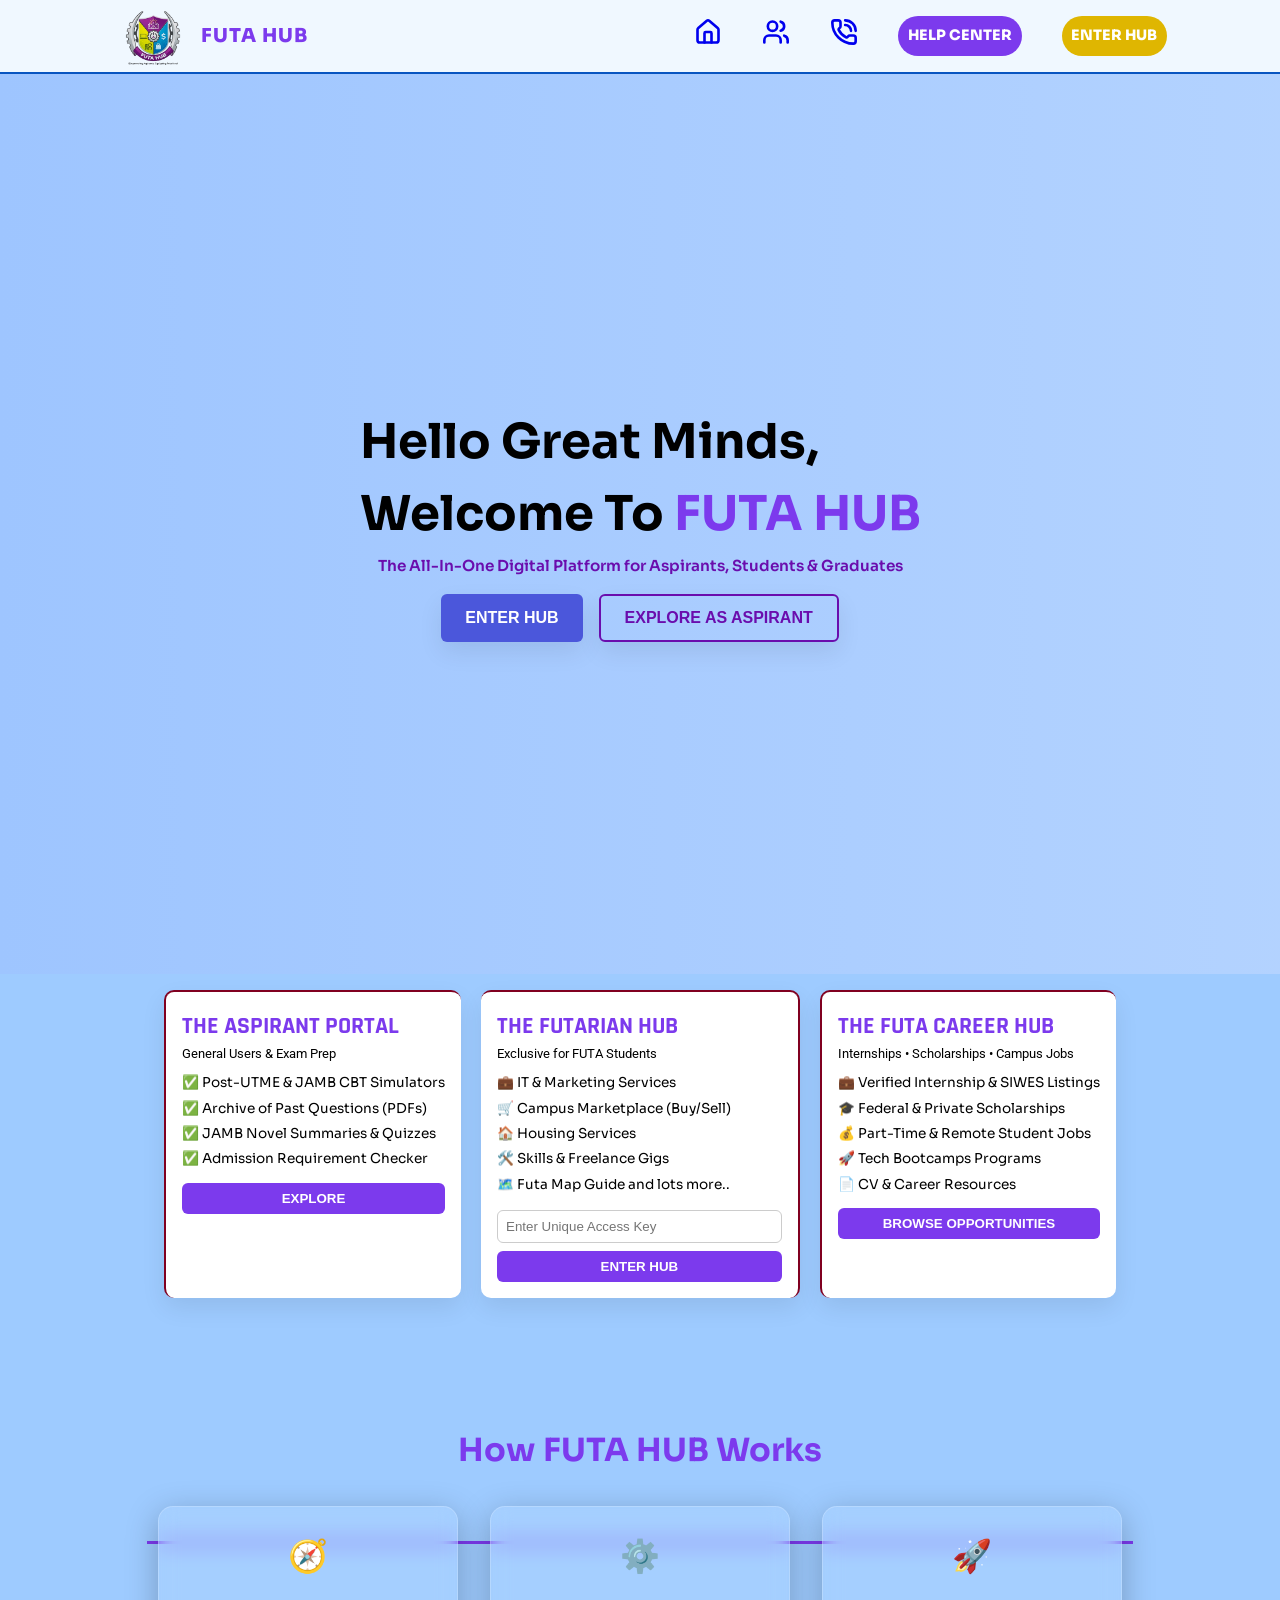
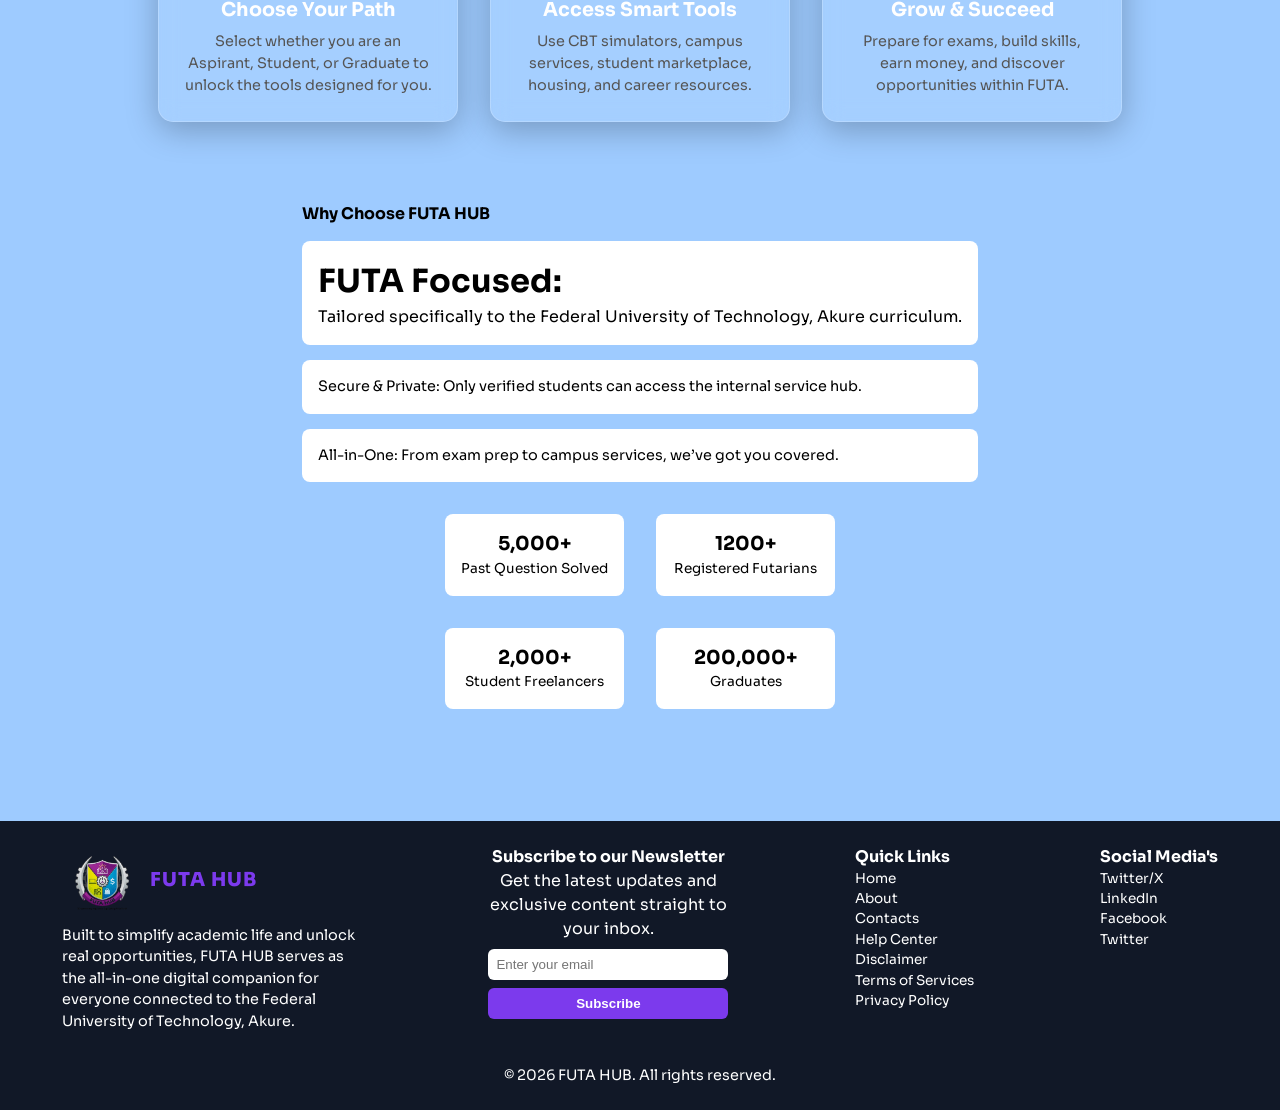
==== index.html @ 125f5097 "Initial commit" ====
<!DOCTYPE html>
<html lang="en">
<head>
    <meta charset="UTF-8">
    <title>Welcome to FUTA HUB</title>
    <meta name="viewport" content="width=device-width, initial-scale=1.0">
    <link href="https://fonts.googleapis.com/css2?family=Orbitron:wght@400;700&family=Rajdhani:wght@400;600&family=Roboto&display=swap" rel="stylesheet">
    <!-- Google Font -->
    <link href="https://fonts.googleapis.com/css2?family=Sora:wght@400;500;600;700;800&display=swap" rel="stylesheet">
    <link rel="icon" href="/IMAGES/futa hub logo.png">
    <link rel="stylesheet" href="styles.css">
    <link rel="stylesheet" href="styles-query.css">
</head>

<body>

    <div class="main-container">

        <!-- HEADER -->
        <header class="header">

            <div class="logo-name-wrap">
                <img src="/IMAGES/futa hub logo.png" alt="futa-hub-logo" class="logo">
                <h1 class="name">FUTA HUB</h1>
            </div>

            <nav class="nav-links">
                <a href="index.html" class="nav-icon"><svg xmlns="http://www.w3.org/2000/svg" width="28" height="28" viewBox="0 0 24 24" fill="none" stroke="currentColor" stroke-width="2.25" stroke-linecap="round" stroke-linejoin="round" class="lucide lucide-house-icon lucide-house"><path d="M15 21v-8a1 1 0 0 0-1-1h-4a1 1 0 0 0-1 1v8"/><path d="M3 10a2 2 0 0 1 .709-1.528l7-6a2 2 0 0 1 2.582 0l7 6A2 2 0 0 1 21 10v9a2 2 0 0 1-2 2H5a2 2 0 0 1-2-2z"/></svg></a>
                <a href="About FUTA HUB.html" class="nav-icon"><svg xmlns="http://www.w3.org/2000/svg" width="28" height="28" viewBox="0 0 24 24" fill="none" stroke="currentColor" stroke-width="2.25" stroke-linecap="round" stroke-linejoin="round" class="lucide lucide-users-icon lucide-users"><path d="M16 21v-2a4 4 0 0 0-4-4H6a4 4 0 0 0-4 4v2"/><path d="M16 3.128a4 4 0 0 1 0 7.744"/><path d="M22 21v-2a4 4 0 0 0-3-3.87"/><circle cx="9" cy="7" r="4"/></svg></a>
                <a href="#" class="nav-icon"><svg xmlns="http://www.w3.org/2000/svg" width="28" height="28" viewBox="0 0 24 24" fill="none" stroke="currentColor" stroke-width="2.25" stroke-linecap="round" stroke-linejoin="round" class="lucide lucide-phone-call-icon lucide-phone-call"><path d="M13 2a9 9 0 0 1 9 9"/><path d="M13 6a5 5 0 0 1 5 5"/><path d="M13.832 16.568a1 1 0 0 0 1.213-.303l.355-.465A2 2 0 0 1 17 15h3a2 2 0 0 1 2 2v3a2 2 0 0 1-2 2A18 18 0 0 1 2 4a2 2 0 0 1 2-2h3a2 2 0 0 1 2 2v3a2 2 0 0 1-.8 1.6l-.468.351a1 1 0 0 0-.292 1.233 14 14 0 0 0 6.392 6.384"/></svg></a>
                <a href="#" class="nav">HELP CENTER</a>
                <a href="#" class="nav hub-cta">ENTER HUB</a>
            </nav>

        </header>



        <!-- HERO SECTION -->
        <div class="hero-container">
            
            <h2 class="hero-text">
                Hello Great Minds,<br>Welcome To  <span class="brand-highlight">FUTA HUB</span>
            </h2>

            <p class="hero-subtext">
                The All-In-One Digital Platform for Aspirants, Students & Graduates
            </p>

            <div class="hero-btn-group">
                <button class="primary-btn">ENTER HUB</button>
                <button class="secondary-btn">EXPLORE AS ASPIRANT</button>
            </div>

        </div>
  

        

        <!-- Aspirant and Futarians Section -->
        <div class="aspirant-futarians-container">

            <!-- Aspirant Card -->
            <div class="aspirant-card card animate-on-scroll">
                <h4 class="section-head">THE ASPIRANT PORTAL</h4>
                <p class="section-text">General Users & Exam Prep</p>
                <div class="features-list">
                    <p class="features-item">✅ Post-UTME & JAMB CBT Simulators</p>
                    <p class="features-item">✅ Archive of Past Questions (PDFs)</p>
                    <p class="features-item">✅ JAMB Novel Summaries & Quizzes</p>
                    <p class="features-item">✅ Admission Requirement Checker</p>
                </div>
                <button class="access-key-button">EXPLORE</button>
            </div>

            <!-- Futarian Card -->
            <div class="futarian-card card animate-on-scroll">
                <h4 class="section-head">THE FUTARIAN HUB</h4>
                <p class="section-text">Exclusive for FUTA Students</p>
                <div class="features-list">
                    <p class="features-item">💼 IT & Marketing Services</p>
                    <p class="features-item">🛒 Campus Marketplace (Buy/Sell)</p>
                    <p class="features-item">🏠 Housing Services</p>
                    <p class="features-item">🛠️ Skills & Freelance Gigs</p>
                    <p class="features-item">🗺️ Futa Map Guide and lots more..</p>
                </div>

                <input type="text" placeholder="Enter Unique Access Key" class="access-key-input">
                <button id="access-button" class="access-key-button">ENTER HUB</button>
            </div>

            <div class="aspirant-card card animate-on-scroll">
                <h4 class="section-head">THE FUTA CAREER HUB</h4>
                <p class="section-text">Internships • Scholarships • Campus Jobs</p>

                <div class="features-list">
                    <p class="features-item">💼 Verified Internship & SIWES Listings</p>
                    <p class="features-item">🎓 Federal & Private Scholarships</p>
                    <p class="features-item">💰 Part-Time & Remote Student Jobs</p>
                    <p class="features-item">🚀 Tech Bootcamps Programs</p>
                    <p class="features-item">📄 CV & Career Resources</p>
                </div>

                <button class="access-key-button">BROWSE OPPORTUNITIES</button>
            </div>

        </div>

        <!-- HOW FUTA HUB WORKS -->
        <section class="how-it-works animate-on-scroll">

            <h2 class="section-title">How FUTA HUB Works</h2>

            <div class="steps-container">

                <!-- Step 1 -->
                <div class="step-box glass-card">
                    <div class="step-icon">🧭</div>
                    <h4 class="step-title">Choose Your Path</h4>
                    <p class="step-text">
                        Select whether you are an Aspirant, Student, or Graduate to unlock the tools designed for you.
                    </p>
                </div>

                <!-- Step 2 -->
                <div class="step-box glass-card">
                    <div class="step-icon">⚙️</div>
                    <h4 class="step-title">Access Smart Tools</h4>
                    <p class="step-text">
                        Use CBT simulators, campus services, student marketplace, housing, and career resources.
                    </p>
                </div>

                <!-- Step 3 -->
                <div class="step-box glass-card">
                    <div class="step-icon">🚀</div>
                    <h4 class="step-title">Grow & Succeed</h4>
                    <p class="step-text">
                        Prepare for exams, build skills, earn money, and discover opportunities within FUTA.
                    </p>
                </div>

            </div>

        </section>

        

        <!-- Why Choose Us Section -->
        <div class="why-choose-us">
            <h4>Why Choose <span class="futa-hub-text">FUTA HUB</span></h4>
            <div class="why-choose-us-card">
                <p class="why-choose-us-text">
                    <h1>FUTA Focused:</h1> Tailored specifically to the 
                    Federal University of Technology, Akure curriculum.
                </p>
            </div>

            <div class="why-choose-us-card">
                <p class="why-choose-us-text">
                    Secure & Private: Only verified students can 
                    access the internal service hub.
                </p>
            </div>

            <div class="why-choose-us-card">
                <p class="why-choose-us-text">
                    All-in-One: From exam prep to campus services, 
                    we’ve got you covered.
                </p>
            </div>

        </div>

        <!-- Quick Stats Section -->
        <div class="stats-container">

            <div class="stat-card">
                <h4 class="stat-value">5,000+</h4>
                <p class="stat-text">Past Question Solved</p>
            </div>

            <div class="stat-card">
                <h4 class="stat-value">1200+</h4>
                <p class="stat-text">Registered Futarians</p>
            </div >

            <div class="stat-card">
                <h4 class="stat-value">2,000+</h4>
                <p class="stat-text">Student Freelancers</p>
            </div>

            <div class="stat-card">
                <h4 class="stat-value">200,000+</h4>
                <p class="stat-text">Graduates</p>
            </div>

        </div>

        <!-- Footer Section -->
        <footer class="footer">

            <div class="footer-container">
                <div class="logo-name-descriiption-">
                    <div class="logo-name-wrap">
                        <img src="/IMAGES/futa hub logo.png" alt="futa-hub-logo" class="logo">
                        <h1 class="name">FUTA HUB</h1>
                    </div>
                    <p class="description">Built to simplify academic life and unlock real opportunities, 
                        FUTA HUB serves as the all-in-one digital companion for everyone 
                        connected to the Federal University of Technology, Akure.
                    </p>
                </div>

                <!-- Newsletter Subscription -->
                <div class="newsletter">
                    <h4>Subscribe to our Newsletter</h4>
                    <p>Get the latest updates and exclusive content straight to your inbox.</p>
                    <div class="newsletter-input-wrap">
                        <input type="email" placeholder="Enter your email" class="newsletter-input">
                        <button class="newsletter-button">Subscribe</button>
                    </div>
                    
                </div>

                <!-- Quick Links -->
                <div class="quick-links">
                    <h4>Quick Links</h4>
                    <a href="index.html"><p class="quick-link">Home</p></a>
                    <a href="About FUTA HUB.html"><p class="quick-link">About</p></a>
                    <a href="FUTA HUB contacts.html"><p class="quick-link">Contacts</p></a>
                    <a href="FUTA HUB help center.html"><p class="quick-link">Help Center</p></a>
                    <a href="Disclaimer.html"><p class="quick-link">Disclaimer</p></a>
                    <a href="Terms of Services.html"><p class="quick-link">Terms of Services</p></a>
                    <a href="Privacy Policy.html"><p class="quick-link">Privacy Policy</p></a>
                </div>

                <!-- Social Media Links -->
                <div class="quick-links">
                    <h4>Social Media's</h4>
                    <a href="#"><p class="quick-link">Twitter/X</p></a>
                    <a href="#"><p class="quick-link">LinkedIn</p></a>
                    <a href="#"><p class="quick-link">Facebook</p></a>
                    <a href="#"><p class="quick-link">Twitter</p></a>
                </div>

            </div>
            <p class="copyright">&copy; 2026 FUTA HUB. All rights reserved.</p>

        </footer>

    </div>

    <script>
        const observer = new IntersectionObserver((entries)=>{
            entries.forEach(entry=>{
                if(entry.isIntersecting){
                    entry.target.classList.add("show");
                }
            });
        },{
            threshold:0.2,
            rootMargin:"0px 0px -50px 0px"
        });

        document.querySelectorAll(".animate-on-scroll")
        .forEach(el=>observer.observe(el));
    </script>

</body>
</html>
---- styles.css ----
/* ============================= */
/* RESET */
/* ============================= */

* {
    margin: 0;
    padding: 0;
    box-sizing: border-box;
}

a {
    text-decoration: none;
}

body {
    font-family: 'Sora', sans-serif;
    background-color: hsl(212, 100%, 81%);
    line-height: 1.5;
    margin: auto 0;
}

/* Hidden before scroll */
.animate-on-scroll {
    opacity: 0;
    transform: translateY(40px);
    transition: all 0.8s ease;
}

/* When visible */
.animate-on-scroll.show {
    opacity: 1;
    transform: translateY(0);
}

/* ============================= */
/* MAIN CONTAINER */
/* ============================= */

.main-container {
    width: 100%;
    margin: 0 auto;
    display: flex;
    flex-direction: column;
    align-items: center;
}

/* ============================= */
/* HEADER */
/* ============================= */

.header {
    /* position: sticky;
    top: 0;
    z-index: 1; */
    width: 100%;
    height: max-content;
    display: flex;
    flex-direction: row;
    justify-content: space-around;
    gap: 10rem;
    
    margin: 0;
    background-color: aliceblue;
    border-bottom: 2px solid #0855c0;
}

.logo {
    width: 5rem;
    border-radius: 50%;
}

.logo-name-wrap {
    display: flex;
    align-items: center;
    
    gap: 8px;
}

.name {
    font-size: 1.2rem;
    font-weight: 800;
    color: #7C3AED;
    letter-spacing: 1px;
}

/* ============================= */
/* NAVIGATION */
/* ============================= */

.nav-links {
    flex-direction: row;
    align-items: center;
    justify-content: center;
    gap: 2.5rem;
    display: none;
}

.nav {
    text-decoration: none;
    text-align: center;
    padding: 0.6rem;
    border-radius: 50px;
    background-color: #7C3AED;
    color: white;
    font-weight: 800;
    font-size: 0.9rem;

    transition: all 0.3s ease;
}

.nav:hover {
    background-color: #5B21B6;
}

.hub-cta{
    background: #dfb601;
}

/* ============================= */
/* HERO SECTION */
/* ============================= */

.container {
    padding: 2rem 1rem;
    text-align: center;
}

.hero-container {
    height: 100vh;          /* Full screen */
    width: 100%;
    display: flex;
    flex-direction: column;
    justify-content: center; /* Center content vertically */
    align-items: center;     /* Center content horizontally */
    text-align: center;

    background: linear-gradient(
        270deg,
        #9ec5ff,
        #c8e0ff,
        #9ec5ff
    );

    background-size: 400% 400%;

    animation: gradientMove 10s ease infinite;
}

@keyframes gradientMove{
    0%{
        background-position:0% 50%;
    }
    50%{
        background-position:100% 50%;
    }
    100%{
        background-position:0% 50%;
    }
}

.hero-text {
    font-size: 3rem;
    font-weight: 700;
    margin-bottom: 0.3rem;
    color: #000000;
    text-align: left;

    opacity: 0;
    animation: fadeInHero 1.2s ease forwards;
}

@keyframes fadeInHero{
    from{
        opacity:0;
        transform: translateY(-100px);
    }
    to{
        opacity:1;
        transform: translateY(0);
    }
}

.brand-highlight{
    color:#7C3AED;
    animation: glow 2s ease-in-out infinite alternate;
}

@keyframes glow{
    from{
        text-shadow:0 0 3px #7C3AED;
    }
    to{
        text-shadow:0 0 8px #7C3AED;
    }
}

.hero-subtext {
    font-size: 0.95rem;
    color: #6A0DAD;
    font-weight: 600;

    opacity:0;
    animation: fadeInHero 0.8s ease forwards;
    animation-delay:0.3s;
}

.hero-btn-group {
    display: flex;
    gap: 1rem;
    
    opacity:0;
    animation: slideUpButtons 0.8s ease forwards;
    animation-delay:0.6s;
}

@keyframes slideUpButtons{
    from{
        opacity:0;
        transform:translateY(40px);
    }
    to{
        opacity:1;
        transform:translateY(0);
    }
}

.primary-btn, .secondary-btn   {
    padding: 0.8rem 1.5rem;
    background-color: #4B57DB;
    color: white;
    border: none;
    border-radius: 6px;
    font-size: 1rem;
    font-weight: 600;
    margin-top: 1rem;
    transition: all 0.3s ease;

    box-shadow: 0 10px 25px rgba(0,0,0,0.08);
}

.primary-btn:hover, .secondary-btn:hover {
    background-color: #3B46A1;
    transform: scale(1.1);
}

.secondary-btn {
    background-color: transparent;
    border: 2px solid #6A0DAD;
    color: #6A0DAD;
}

.secondary-btn:hover {
    background-color: #6A0DAD;
    color: white;
}

/* ============================= */
/* ASPIRANT & FUTARIAN SECTION */
/* ============================= */

.aspirant-futarians-container {
    display: flex;
    flex-direction: column;
    gap: 20px;
    padding: 1rem;
}

.card {
    background-color: white;
    padding: 1rem;
    border-radius: 10px;
    transition: all 0.3s ease;
    box-shadow: 0 10px 25px rgba(0,0,0,0.08);
    overflow: hidden;
    will-change: transform, opacity;
}

.animate-on-scroll{
    opacity:0;
    transform: translateY(20px) scale(0.98);
    transition:
        opacity 1s cubic-bezier(0.22,1,0.36,1),
        transform 1s cubic-bezier(0.22,1,0.36,1);
}

.animate-on-scroll.show{
    opacity:1;
    transform: translateY(0) scale(1);
}

.card:nth-child(1){
    transition-delay:0.1s;
}

.card:nth-child(2){
    transition-delay:0.25s;
}

.card:nth-child(3){
    transition-delay:0.4s;
}

.card:hover {
    transform: translateY(-6px);
    box-shadow:
    0 20px 40px rgba(0,0,0,0.15),
    0 0 20px rgba(124,58,237,0.25);

    
}

.aspirant-card:nth-child(1) {
    animation-delay: 0.2s;
}

.futarian-card:nth-child(2) {
    animation-delay: 0.4s;
}

.aspirant-card:nth-child(3) {
    animation-delay: 0.6s;
}

.aspirant-card {
    border-top: #800020 solid 2px;
    border-left: #800020 solid 2px;
}

.futarian-card {
    border-top: #800020 solid 2px;
    border-right: #800020 solid 2px;
}

@keyframes fadeSlideUp {
    0% {
        opacity: 0;
        transform: translateY(40px);
    }

    100% {
        opacity: 1;
        transform: translateY(0);
    }
}


/* ============================= */
/* HOW FUTA HUB WORKS */
/* ============================= */

.how-it-works{
    width:100%;
    padding:4rem 1.5rem;
    text-align:center;
    margin-top: 3rem;
}

.section-title{
    font-size:2rem;
    font-weight:700;
    margin-bottom:2rem;
    color:#7C3AED;
}

.steps-container{
    display:flex;
    justify-content:center;
    gap:2rem;
    flex-wrap:wrap;
}

.step-box{
    width:260px;
    padding:1.5rem;
    border-radius:14px;
    box-shadow:0 12px 30px rgba(0,0,0,0.08);
    transition:all 0.4s ease;
}

.step-box:hover{
    transform:translateY(-8px);
    box-shadow:0 18px 40px rgba(124,58,237,0.2);
}

.step-icon{
    font-size:2rem;
    margin-bottom:1rem;

    transform:scale(0);
    animation:iconScale 0.6s ease forwards;
}

.step-title{
    font-size:1.2rem;
    margin-bottom:0.4rem;
}

.step-text{
    font-size:0.9rem;
    color:#555;
}

@keyframes iconScale{
    from{
        transform:scale(0);
    }
    to{
        transform:scale(1);
    }
}

.steps-container{
    position:relative;
}

.steps-container::before{
    content:"";
    position:absolute;
    top:35px;
    left:10%;
    width:0%;
    height:3px;
    background:#7C3AED;
    z-index:-1;

    animation: lineGrow 1.5s ease forwards;
}

@keyframes lineGrow{
    from{
        width:0%;
    }
    to{
        width:80%;
    }
}

/* ============================= */


.glass-card {
    width: 300px;
    padding: 25px;

    background: rgba(255,255,255,0.08);

    backdrop-filter: blur(10px);
    -webkit-backdrop-filter: blur(10px);

    border-radius: 15px;

    border: 1px solid rgba(255,255,255,0.2);

    box-shadow: 0 8px 32px rgba(0,0,0,0.25);

    color: black;

    transition: transform 0.3s ease;
}

.glass-card {
    width: 300px;
    padding: 25px;

    background: rgba(255,255,255,0.08);

    backdrop-filter: blur(10px);
    -webkit-backdrop-filter: blur(10px);

    border-radius: 15px;

    border: 1px solid rgba(255,255,255,0.2);

    box-shadow: 0 8px 32px rgba(0,0,0,0.25);

    color: white;

    transition: transform 0.3s ease;
}

.glass-card:hover{
    transform: translateY(-8px);
}

.glass-card:hover{
    transform: translateY(-8px);
}

.section-head {
    font-size: 1.5rem;
    color: #7C3AED;
    font-family: 'Rajdhani', sans-serif;
}

.section-text {
    font-size: 0.8rem;
    font-family: 'Roboto', 'Helvetica Neue', sans-serif;
}

.features-list {
    margin-top: 10px;
}

.features-item {
    font-size: 0.85rem;
    margin-bottom: 5px;
}

.access-key-input {
    width: 100%;
    padding: 8px;
    margin-top: 10px;
    border-radius: 6px;
    border: 1px solid #ccc;
}

.access-key-button {
    width: 100%;
    padding: 8px;
    margin-top: 8px;
    border-radius: 6px;
    border: none;
    background-color: #7C3AED;
    color: white;
    font-weight: 600;
}

/* ============================= */
/* STATS SECTION */
/* ============================= */

.stats-container {
    display: grid;
    grid-template-columns: 1fr 1fr;
    gap: 2rem;
    padding: 1rem;
}

.stat-card {
    background-color: white;
    padding: 1rem;
    text-align: center;
    border-radius: 8px;
    transition: all 0.3s ease;
    animation: heartbeat 1.5s infinite; /* Heartbeat animation */
}

@keyframes heartbeat {
            0% { transform: scale(1); }
            50% { transform: scale(1.08); }
            100% { transform: scale(1); }
}

.stat-value {
    font-size: 1.2rem;
    font-weight: 700;
}

.stat-text {
    font-size: 0.85rem;
}

.stat-card:hover {
    transition: transform 2s ease-in-out;
    animation: bounce 1s ease-in-out;
    cursor: pointer;
}

@keyframes bounce {
  0%   { transform: translateY(0) scale(1); }
  30%  { transform: translateY(-10px) scale(1.2); }
  50%  { transform: translateY(0) scale(1); }
  70%  { transform: translateY(-5px) scale(1.1); }
  100% { transform: translateY(0) scale(1); }
}

/* ============================= */
/* WHY CHOOSE US */
/* ============================= */

.why-choose-us {
    display: flex;
    flex-direction: column;
    gap: 15px;
    padding: 1rem;
}

.why-choose-us-card {
    background-color: white;
    padding: 1rem;
    border-radius: 8px;
}

.why-choose-us-text {
    font-size: 0.9rem;
}

/* ============================= */
/* FOOTER */
/* ============================= */

.footer {
    width: 100%;
    background-color: #111827;
    color: white;
    padding: 1.5rem 1rem;
    align-self: center;
    margin-top: 6rem;
}

.footer-container{
    width: 100%;
    display: flex;
    flex-wrap: wrap;
    flex-direction: row;
    align-items: flex-start;
    justify-content: space-evenly;
    gap: 5rem;
}

.logo-name-descriiption-wrap{
    display: flex;
    flex-direction: column;
    align-items: left;
    
    gap: 1rem;
}

.description {
    font-size: 0.9rem;
    color: #ffffff;
    margin-top: 0.5rem;
    max-width: 300px;
}

.newsletter {
    width: 15rem;
    display: flex;
    flex-direction: column;
    align-items: center;
    text-align: center;
}

.newsletter-input {
    padding: 8px;
    margin-top: 8px;
    border-radius: 6px;
    border: none;
}

.newsletter-input-wrap {
    width: 100%;
    display: flex;
    flex-direction: column;
}

.newsletter-button {
    padding: 8px;
    margin-top: 8px;
    border-radius: 6px;
    border: none;
    background-color: #7C3AED;
    color: white;
    font-weight: 600;
}

.quick-link {
    display: flex;
    flex-direction: column;
    gap: 6px;
    font-size: 0.85rem;
    color: white;
    text-decoration: none;
}

.copyright {
    margin-top: 2rem;
    text-align: center;
    font-size: 0.9rem;
}
---- styles-query.css ----
@media screen and (max-width: 900px) {
    .footer-container {
        display: grid;
        grid-template-columns: 1fr 1fr;
    }
}

@media screen and (min-width: 750px) {
    .aspirant-futarians-container {
        flex-direction: row;
    }

    .stats-container {
        flex-direction: row;
    }

    .footer {
        flex-direction: row;
    }

    .nav-links {
        display: flex;
    }
}
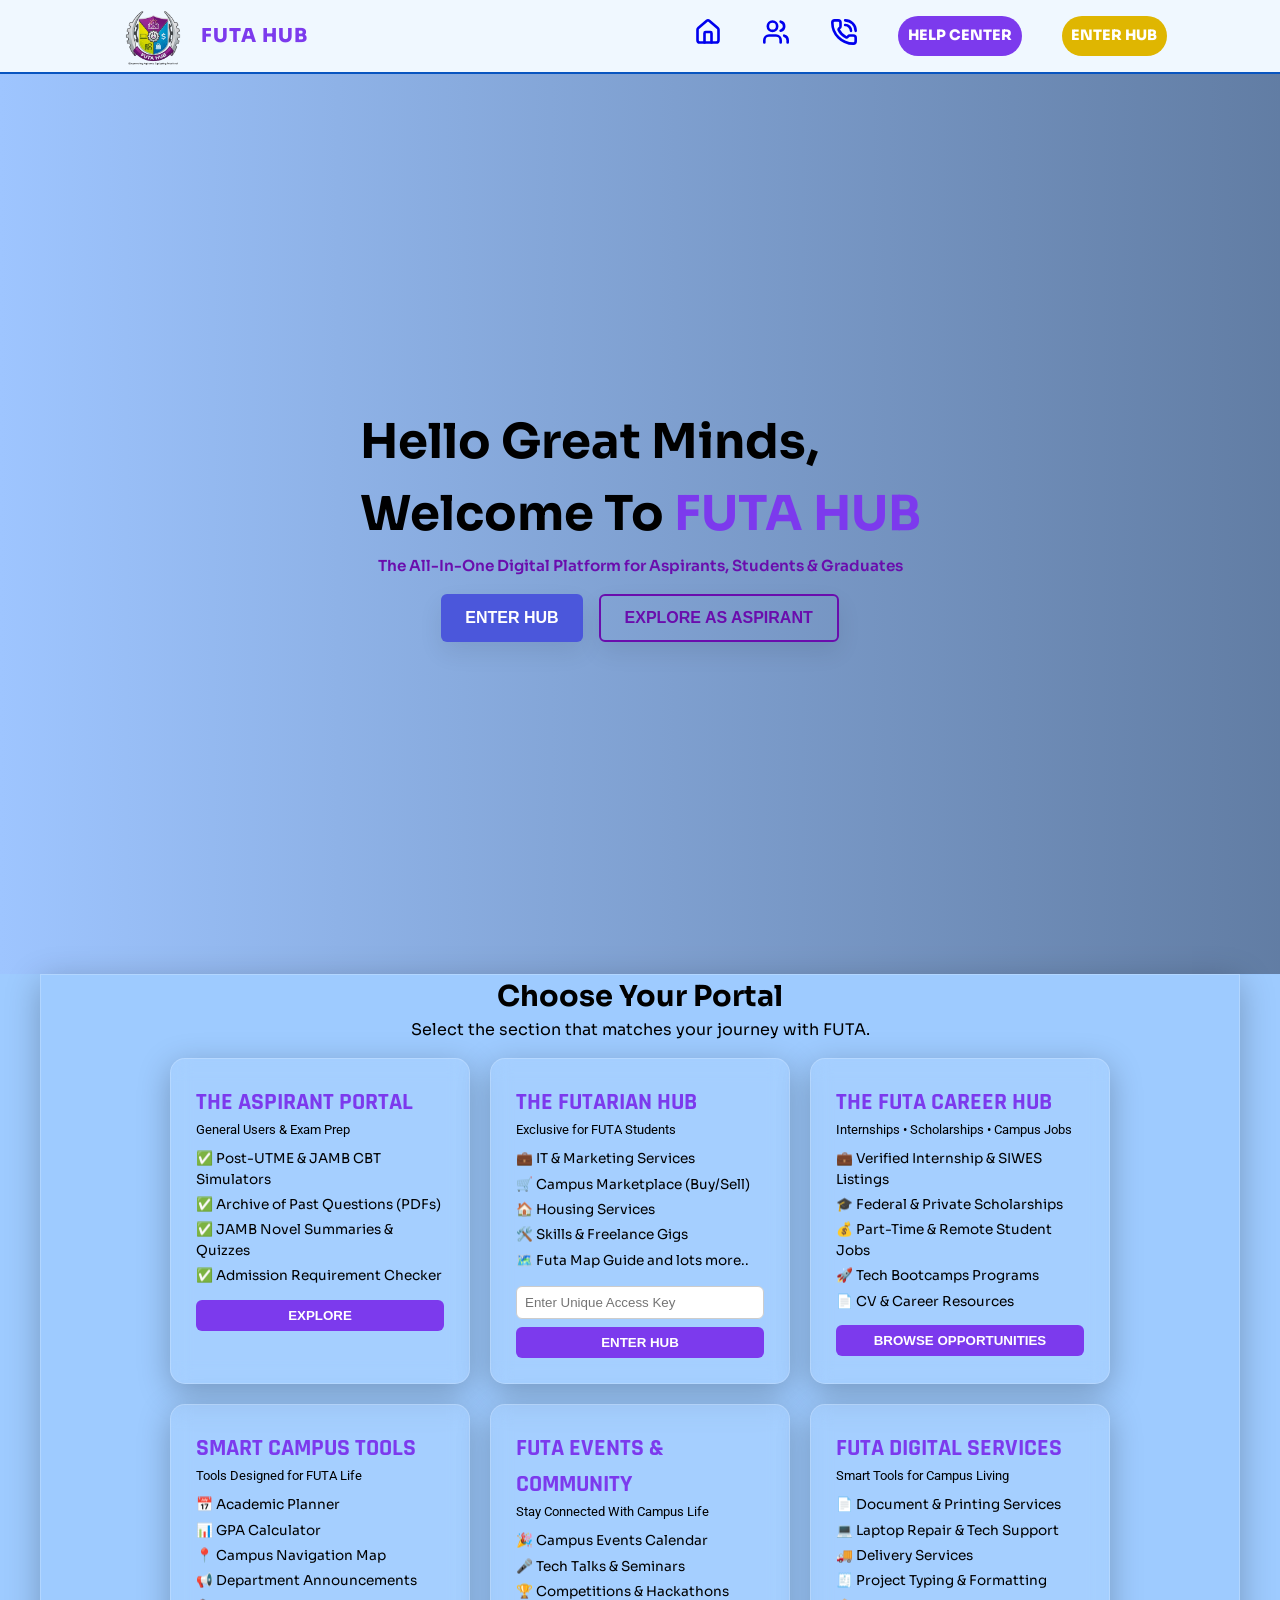
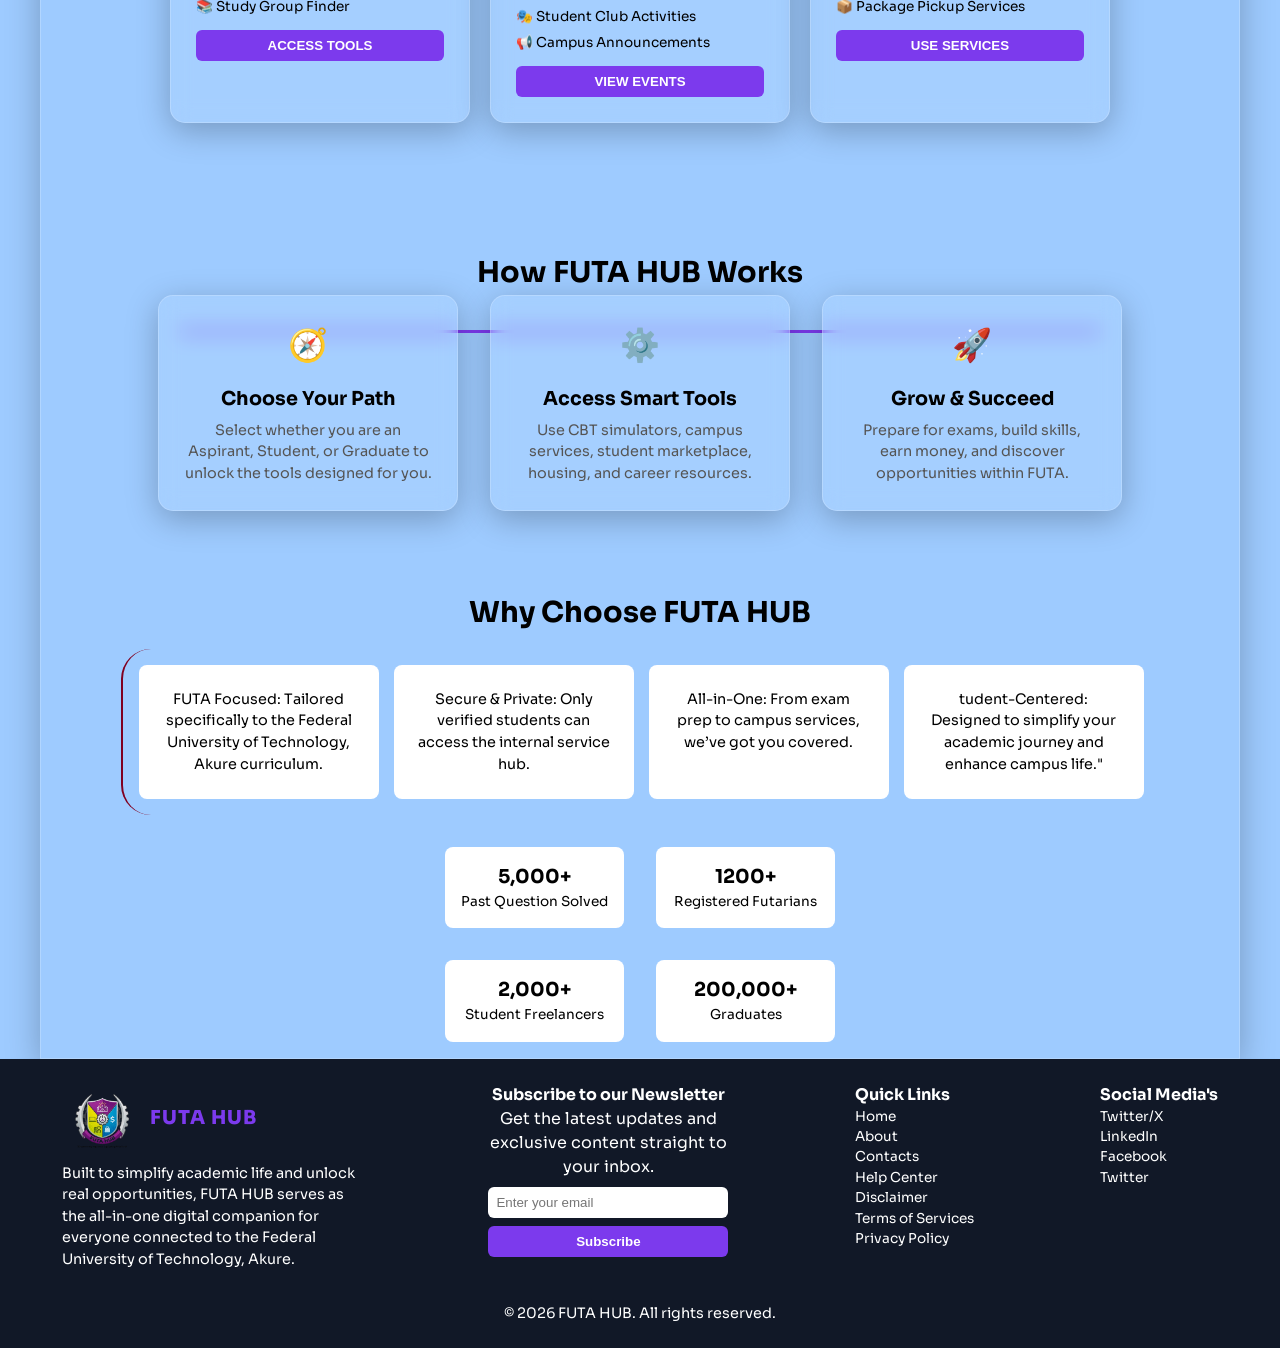
==== commit 43a19d36: "no message" ====
--- a/index.html
+++ b/index.html
@@ -14,9 +14,7 @@
 
 <body>
 
-    <div class="main-container">
-
-        <!-- HEADER -->
+    <!-- HEADER -->
         <header class="header">
 
             <div class="logo-name-wrap">
@@ -53,15 +51,28 @@
             </div>
 
         </div>
+
+    <div class="main-container">
+
+        
   
 
         
 
         <!-- Aspirant and Futarians Section -->
+        
+
+            <h2 class="hub section-title">
+                Choose Your Portal
+            </h2>
+                <p class="hub-section-subtitle">
+                    Select the section that matches your journey with FUTA.
+                </p>
+
         <div class="aspirant-futarians-container">
 
             <!-- Aspirant Card -->
-            <div class="aspirant-card card animate-on-scroll">
+            <div class="aspirant-card card glass-card animate-on-scroll">
                 <h4 class="section-head">THE ASPIRANT PORTAL</h4>
                 <p class="section-text">General Users & Exam Prep</p>
                 <div class="features-list">
@@ -74,7 +85,7 @@
             </div>
 
             <!-- Futarian Card -->
-            <div class="futarian-card card animate-on-scroll">
+            <div class="futarian-card card glass-card animate-on-scroll">
                 <h4 class="section-head">THE FUTARIAN HUB</h4>
                 <p class="section-text">Exclusive for FUTA Students</p>
                 <div class="features-list">
@@ -89,7 +100,7 @@
                 <button id="access-button" class="access-key-button">ENTER HUB</button>
             </div>
 
-            <div class="aspirant-card card animate-on-scroll">
+            <div class="aspirant-card card glass-card animate-on-scroll">
                 <h4 class="section-head">THE FUTA CAREER HUB</h4>
                 <p class="section-text">Internships • Scholarships • Campus Jobs</p>
 
@@ -103,6 +114,53 @@
 
                 <button class="access-key-button">BROWSE OPPORTUNITIES</button>
             </div>
+
+            <div class="tools-card card glass-card animate-on-scroll">
+                <h4 class="section-head">SMART CAMPUS TOOLS</h4>
+                <p class="section-text">Tools Designed for FUTA Life</p>
+
+                <div class="features-list">
+                    <p class="features-item">📅 Academic Planner</p>
+                    <p class="features-item">📊 GPA Calculator</p>
+                    <p class="features-item">📍 Campus Navigation Map</p>
+                    <p class="features-item">📢 Department Announcements</p>
+                    <p class="features-item">📚 Study Group Finder</p>
+                </div>
+
+                <button class="access-key-button">ACCESS TOOLS</button>
+            </div>
+
+            <div class="events-card card glass-card animate-on-scroll">
+                <h4 class="section-head">FUTA EVENTS & COMMUNITY</h4>
+                <p class="section-text">Stay Connected With Campus Life</p>
+
+                <div class="features-list">
+                    <p class="features-item">🎉 Campus Events Calendar</p>
+                    <p class="features-item">🎤 Tech Talks & Seminars</p>
+                    <p class="features-item">🏆 Competitions & Hackathons</p>
+                    <p class="features-item">🎭 Student Club Activities</p>
+                    <p class="features-item">📢 Campus Announcements</p>
+                </div>
+
+                <button class="access-key-button">VIEW EVENTS</button>
+            </div>
+
+            <div class="services-card card glass-card animate-on-scroll">
+                <h4 class="section-head">FUTA DIGITAL SERVICES</h4>
+                <p class="section-text">Smart Tools for Campus Living</p>
+
+                <div class="features-list">
+                    <p class="features-item">📄 Document & Printing Services</p>
+                    <p class="features-item">💻 Laptop Repair & Tech Support</p>
+                    <p class="features-item">🚚 Delivery Services</p>
+                    <p class="features-item">🧾 Project Typing & Formatting</p>
+                    <p class="features-item">📦 Package Pickup Services</p>
+                </div>
+
+                <button class="access-key-button">USE SERVICES</button>
+            </div>
+
+
 
         </div>
 
@@ -147,30 +205,41 @@
         
 
         <!-- Why Choose Us Section -->
-        <div class="why-choose-us">
-            <h4>Why Choose <span class="futa-hub-text">FUTA HUB</span></h4>
-            <div class="why-choose-us-card">
-                <p class="why-choose-us-text">
-                    <h1>FUTA Focused:</h1> Tailored specifically to the 
-                    Federal University of Technology, Akure curriculum.
-                </p>
-            </div>
-
-            <div class="why-choose-us-card">
-                <p class="why-choose-us-text">
-                    Secure & Private: Only verified students can 
-                    access the internal service hub.
-                </p>
-            </div>
-
-            <div class="why-choose-us-card">
-                <p class="why-choose-us-text">
-                    All-in-One: From exam prep to campus services, 
-                    we’ve got you covered.
-                </p>
-            </div>
-
-        </div>
+        <section class="why-choose-us">
+            <h4 class="section-title">Why Choose <span class="futa-hub-text">FUTA HUB</span></h4>
+
+            <div class="why-choose-us-group">
+                <div class="why-choose-us-card">
+                    <p class="why-choose-us-text">
+                        FUTA Focused: Tailored specifically to the 
+                        Federal University of Technology, Akure curriculum.
+                    </p>
+                </div>
+
+                <div class="why-choose-us-card">
+                    <p class="why-choose-us-text">
+                        Secure & Private: Only verified students can 
+                        access the internal service hub.
+                    </p>
+                </div>
+
+                <div class="why-choose-us-card">
+                    <p class="why-choose-us-text">
+                        All-in-One: From exam prep to campus services, 
+                        we’ve got you covered.
+                    </p>
+                </div>
+
+                <div class="why-choose-us-card">
+                    <p class="why-choose-us-text">
+                        tudent-Centered: Designed to simplify your academic 
+                        journey and enhance campus life."
+                    </p>
+                </div>
+            </div>
+
+        </section>
+
 
         <!-- Quick Stats Section -->
         <div class="stats-container">
@@ -197,7 +266,11 @@
 
         </div>
 
-        <!-- Footer Section -->
+
+
+    </div>
+
+            <!-- Footer Section -->
         <footer class="footer">
 
             <div class="footer-container">
@@ -248,8 +321,6 @@
             <p class="copyright">&copy; 2026 FUTA HUB. All rights reserved.</p>
 
         </footer>
-
-    </div>
 
     <script>
         const observer = new IntersectionObserver((entries)=>{
@@ -265,6 +336,7 @@
 
         document.querySelectorAll(".animate-on-scroll")
         .forEach(el=>observer.observe(el));
+        
     </script>
 
 </body>
--- a/styles.css
+++ b/styles.css
@@ -37,11 +37,15 @@
 /* ============================= */
 
 .main-container {
-    width: 100%;
+    max-width: 1200px;
     margin: 0 auto;
     display: flex;
     flex-direction: column;
     align-items: center;
+    border: 1px solid rgba(255,255,255,0.2);
+
+    box-shadow: 0 8px 32px rgba(0,0,0,0.25);
+
 }
 
 /* ============================= */
@@ -136,8 +140,8 @@
 
     background: linear-gradient(
         270deg,
-        #9ec5ff,
-        #c8e0ff,
+        #0a2349,
+        #253549,
         #9ec5ff
     );
 
@@ -259,8 +263,11 @@
 /* ============================= */
 
 .aspirant-futarians-container {
-    display: flex;
-    flex-direction: column;
+    width: 100%;
+    display: flex;
+    flex-direction: row;
+    justify-content: center;
+    flex-wrap: wrap;
     gap: 20px;
     padding: 1rem;
 }
@@ -356,10 +363,10 @@
 }
 
 .section-title{
-    font-size:2rem;
+    font-size: 1.8rem;
     font-weight:700;
-    margin-bottom:2rem;
-    color:#7C3AED;
+
+    color: black;
 }
 
 .steps-container{
@@ -473,7 +480,7 @@
 
     box-shadow: 0 8px 32px rgba(0,0,0,0.25);
 
-    color: white;
+    color: black;
 
     transition: transform 0.3s ease;
 }
@@ -485,6 +492,9 @@
 .glass-card:hover{
     transform: translateY(-8px);
 }
+
+/* ====================== */
+
 
 .section-head {
     font-size: 1.5rem;
@@ -581,13 +591,29 @@
 .why-choose-us {
     display: flex;
     flex-direction: column;
+    justify-content: center;
+    text-align: center;
     gap: 15px;
     padding: 1rem;
+
+}
+
+.why-choose-us-group {
+    display: flex;
+    flex-direction: row;
+    justify-content: center;
+    flex-wrap: wrap;
+    gap: 15px;
+    padding: 1rem;
+    border-left: #800020 solid 2px; 
+    border-radius: 30px;
 }
 
 .why-choose-us-card {
+    display: flex;
+    width: 15rem;
     background-color: white;
-    padding: 1rem;
+    padding: 1.5rem;
     border-radius: 8px;
 }
 
@@ -605,7 +631,6 @@
     color: white;
     padding: 1.5rem 1rem;
     align-self: center;
-    margin-top: 6rem;
 }
 
 .footer-container{
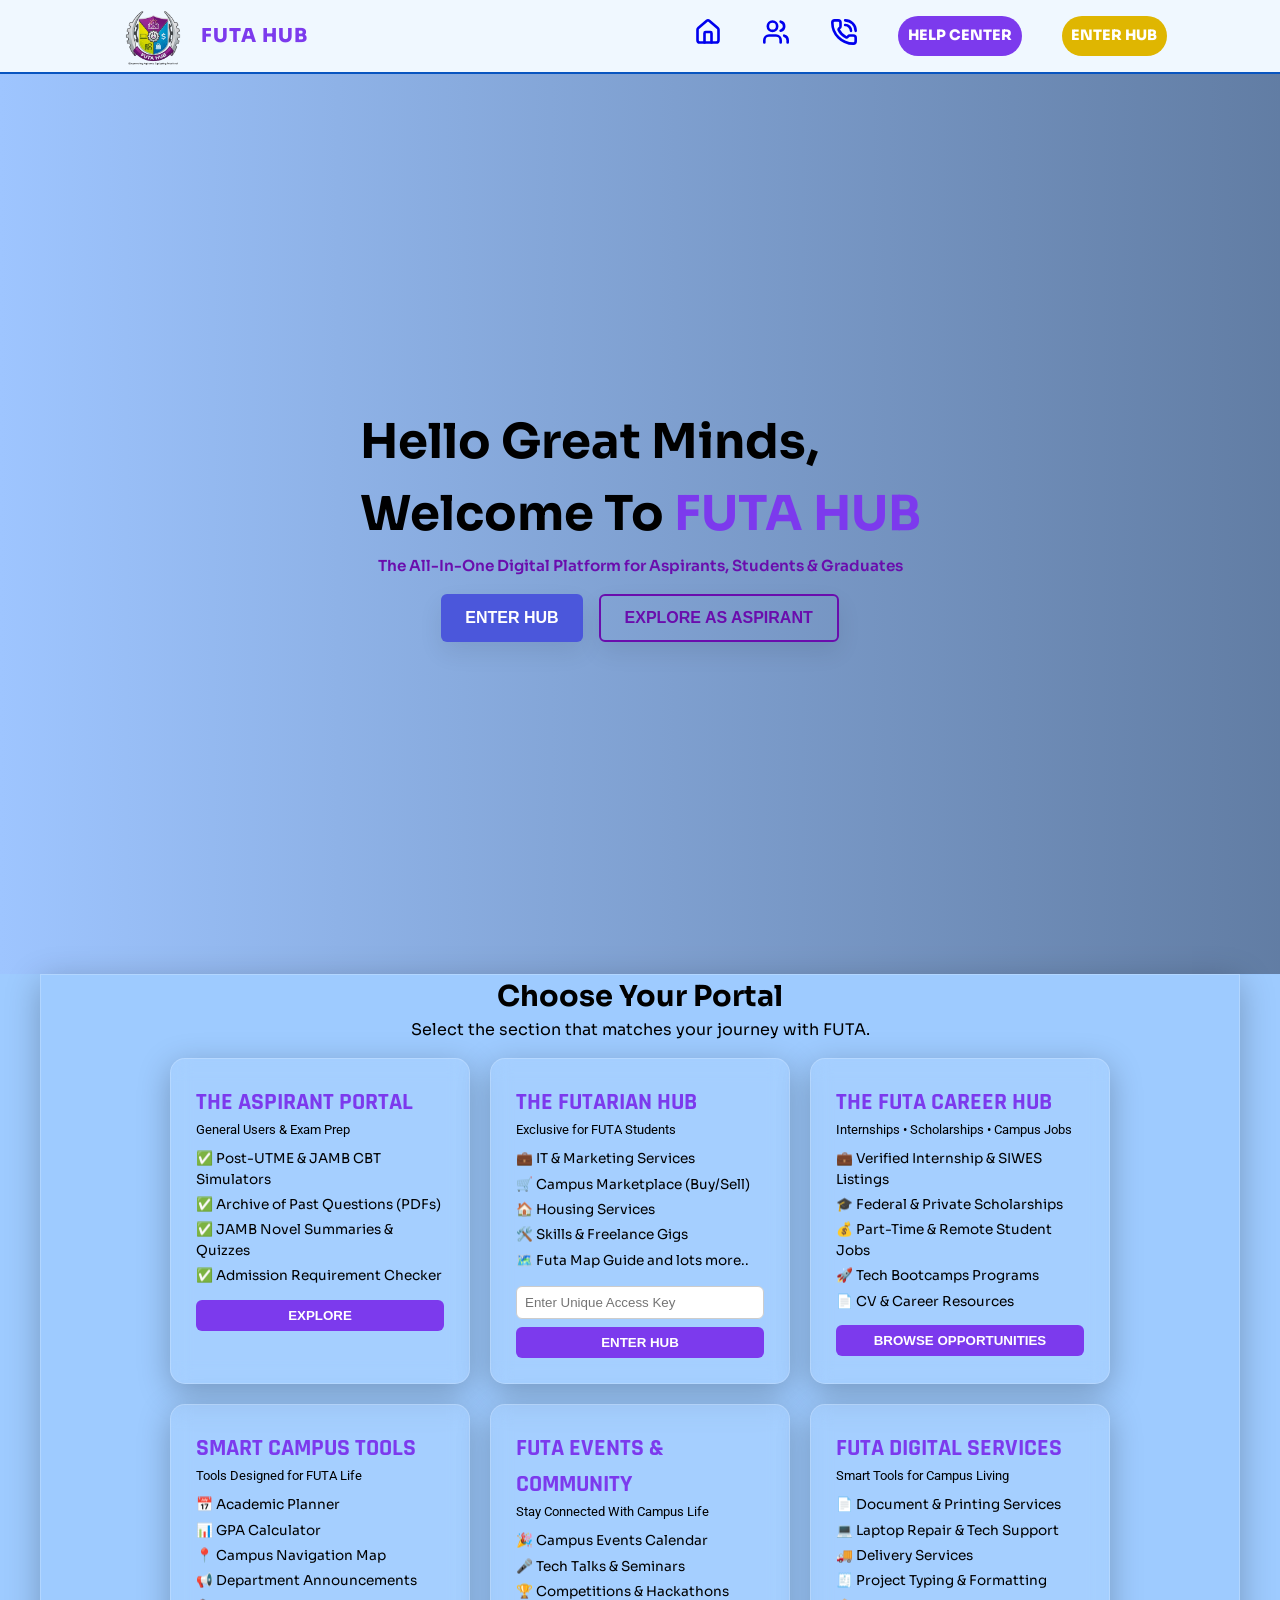
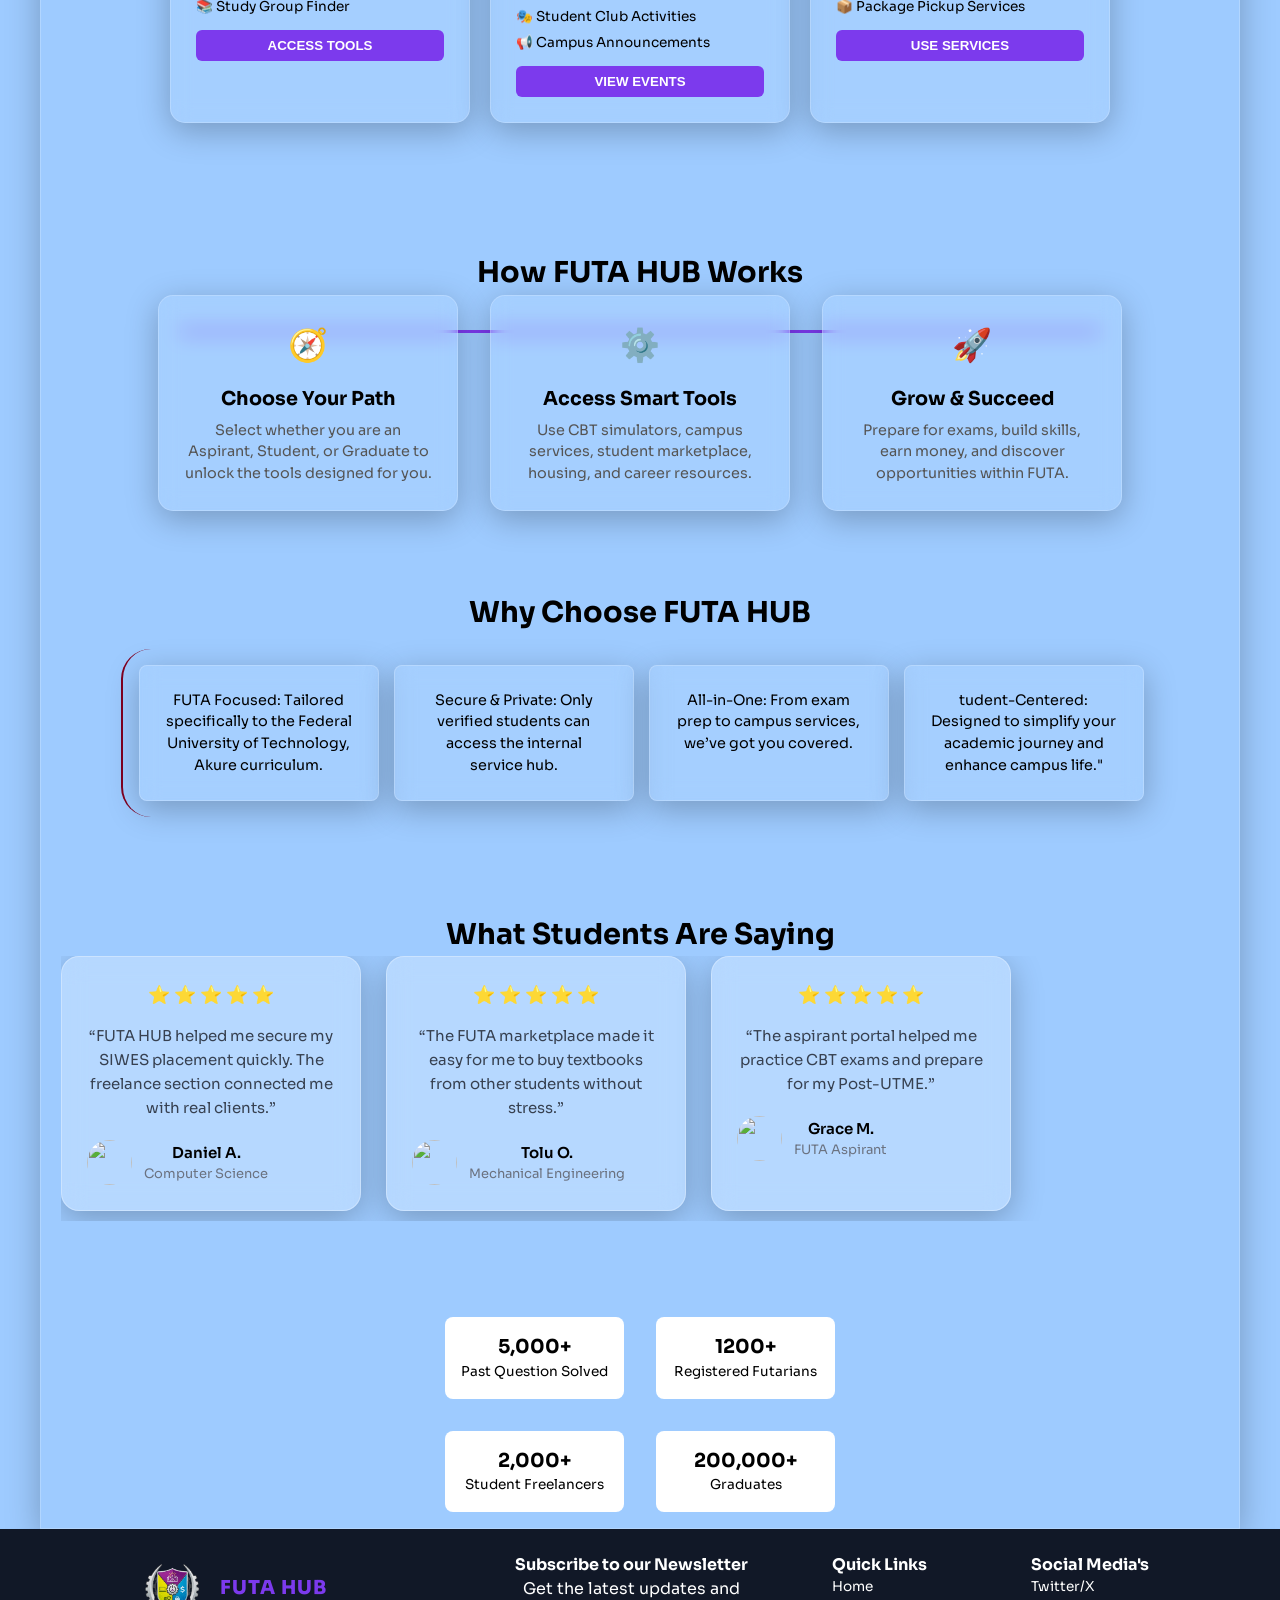
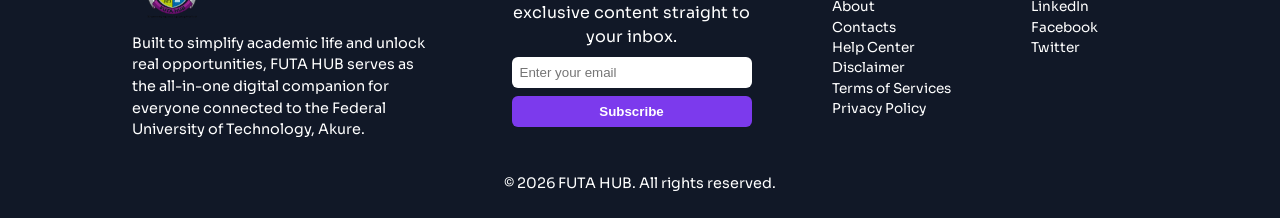
==== commit 5d1c56c0: "no message" ====
--- a/index.html
+++ b/index.html
@@ -209,33 +209,116 @@
             <h4 class="section-title">Why Choose <span class="futa-hub-text">FUTA HUB</span></h4>
 
             <div class="why-choose-us-group">
-                <div class="why-choose-us-card">
+                <div class="why-choose-us-card glass-card">
                     <p class="why-choose-us-text">
                         FUTA Focused: Tailored specifically to the 
                         Federal University of Technology, Akure curriculum.
                     </p>
                 </div>
 
-                <div class="why-choose-us-card">
+                <div class="why-choose-us-card glass-card">
                     <p class="why-choose-us-text">
                         Secure & Private: Only verified students can 
                         access the internal service hub.
                     </p>
                 </div>
 
-                <div class="why-choose-us-card">
+                <div class="why-choose-us-card glass-card">
                     <p class="why-choose-us-text">
                         All-in-One: From exam prep to campus services, 
                         we’ve got you covered.
                     </p>
                 </div>
 
-                <div class="why-choose-us-card">
+                <div class="why-choose-us-card glass-card">
                     <p class="why-choose-us-text">
                         tudent-Centered: Designed to simplify your academic 
                         journey and enhance campus life."
                     </p>
                 </div>
+            </div>
+
+        </section>
+
+        <section class="testimonials-section">
+
+            <h2 class="section-title animate-on-scroll">
+                What Students Are Saying
+            </h2>
+
+            <div class="testimonials-container">
+
+                <!-- Testimonial 1 -->
+                <div class="testimonial-card glass-card animate-on-scroll">
+
+                    <div class="stars">
+                        ⭐ ⭐ ⭐ ⭐ ⭐
+                    </div>
+
+                    <p class="testimonial-text">
+                        “FUTA HUB helped me secure my SIWES placement quickly. 
+                        The freelance section connected me with real clients.”
+                    </p>
+
+                    <div class="testimonial-user">
+                        <img src="images/student1.jpg" class="testimonial-photo">
+
+                        <div>
+                            <h4 class="student-name">Daniel A.</h4>
+                            <p class="student-dept">Computer Science</p>
+                        </div>
+                    </div>
+
+                </div>
+
+
+                <!-- Testimonial 2 -->
+                <div class="testimonial-card glass-card animate-on-scroll">
+
+                    <div class="stars">
+                        ⭐ ⭐ ⭐ ⭐ ⭐
+                    </div>
+
+                    <p class="testimonial-text">
+                        “The FUTA marketplace made it easy for me to buy textbooks
+                        from other students without stress.”
+                    </p>
+
+                    <div class="testimonial-user">
+                        <img src="images/student2.jpg" class="testimonial-photo">
+
+                        <div>
+                            <h4 class="student-name">Tolu O.</h4>
+                            <p class="student-dept">Mechanical Engineering</p>
+                        </div>
+                    </div>
+
+                </div>
+
+
+                <!-- Testimonial 3 -->
+                <div class="testimonial-card glass-card animate-on-scroll">
+
+                    <div class="stars">
+                        ⭐ ⭐ ⭐ ⭐ ⭐
+                    </div>
+
+                    <p class="testimonial-text">
+                        “The aspirant portal helped me practice CBT exams and
+                        prepare for my Post-UTME.”
+                    </p>
+
+                    <div class="testimonial-user">
+                        <img src="images/student3.jpg" class="testimonial-photo">
+
+                        <div>
+                            <h4 class="student-name">Grace M.</h4>
+                            <p class="student-dept">FUTA Aspirant</p>
+                        </div>
+                    </div>
+
+                </div>
+
             </div>
 
         </section>
--- a/styles.css
+++ b/styles.css
@@ -211,7 +211,7 @@
 .hero-btn-group {
     display: flex;
     gap: 1rem;
-    
+    flex-wrap: wrap;
     opacity:0;
     animation: slideUpButtons 0.8s ease forwards;
     animation-delay:0.6s;
@@ -612,13 +612,111 @@
 .why-choose-us-card {
     display: flex;
     width: 15rem;
-    background-color: white;
     padding: 1.5rem;
     border-radius: 8px;
 }
 
 .why-choose-us-text {
     font-size: 0.9rem;
+}
+
+/* TESTIMONIALS */
+/* TESTIMONIAL SECTION */
+
+.testimonials-section{
+    width:100%;
+    padding:80px 20px;
+    text-align:center;
+}
+
+.testimonials-title{
+    font-size:2rem;
+    font-weight:700;
+    margin-bottom:50px;
+}
+
+/* CONTAINER */
+
+.testimonials-container{
+    display:flex;
+    gap:25px;
+    overflow-x:auto;
+    scroll-snap-type:x mandatory;
+    padding-bottom:10px;
+}
+
+/* hide scrollbar */
+
+.testimonials-container::-webkit-scrollbar{
+    display:none;
+}
+
+.testimonial-card{
+    min-width:300px;
+    scroll-snap-align:center;
+}
+
+/* CARD */
+
+.testimonial-card{
+    width:300px;
+    padding:25px;
+    border-radius:18px;
+    backdrop-filter: blur(12px);
+    background: rgba(255,255,255,0.25);
+    border:1px solid rgba(255,255,255,0.3);
+
+    transition: transform 0.4s ease, box-shadow 0.4s ease;
+}
+
+.testimonial-card:hover{
+    transform:translateY(-8px);
+    box-shadow:0 20px 40px rgba(0,0,0,0.1);
+}
+
+/* STARS */
+
+.stars{
+    font-size:18px;
+    margin-bottom:15px;
+}
+
+/* TEXT */
+
+.testimonial-text{
+    font-size:15px;
+    line-height:1.6;
+    margin-bottom:20px;
+    color:#374151;
+}
+
+/* USER */
+
+.testimonial-user{
+    display:flex;
+    align-items:center;
+    gap:12px;
+}
+
+/* PHOTO */
+
+.testimonial-photo{
+    width:45px;
+    height:45px;
+    border-radius:50%;
+    object-fit:cover;
+}
+
+/* NAME */
+
+.student-name{
+    font-size:15px;
+    font-weight:600;
+}
+
+.student-dept{
+    font-size:13px;
+    color:#6B7280;
 }
 
 /* ============================= */
@@ -634,12 +732,12 @@
 }
 
 .footer-container{
-    width: 100%;
+    
     display: flex;
     flex-wrap: wrap;
     flex-direction: row;
     align-items: flex-start;
-    justify-content: space-evenly;
+    justify-content: center;
     gap: 5rem;
 }
 
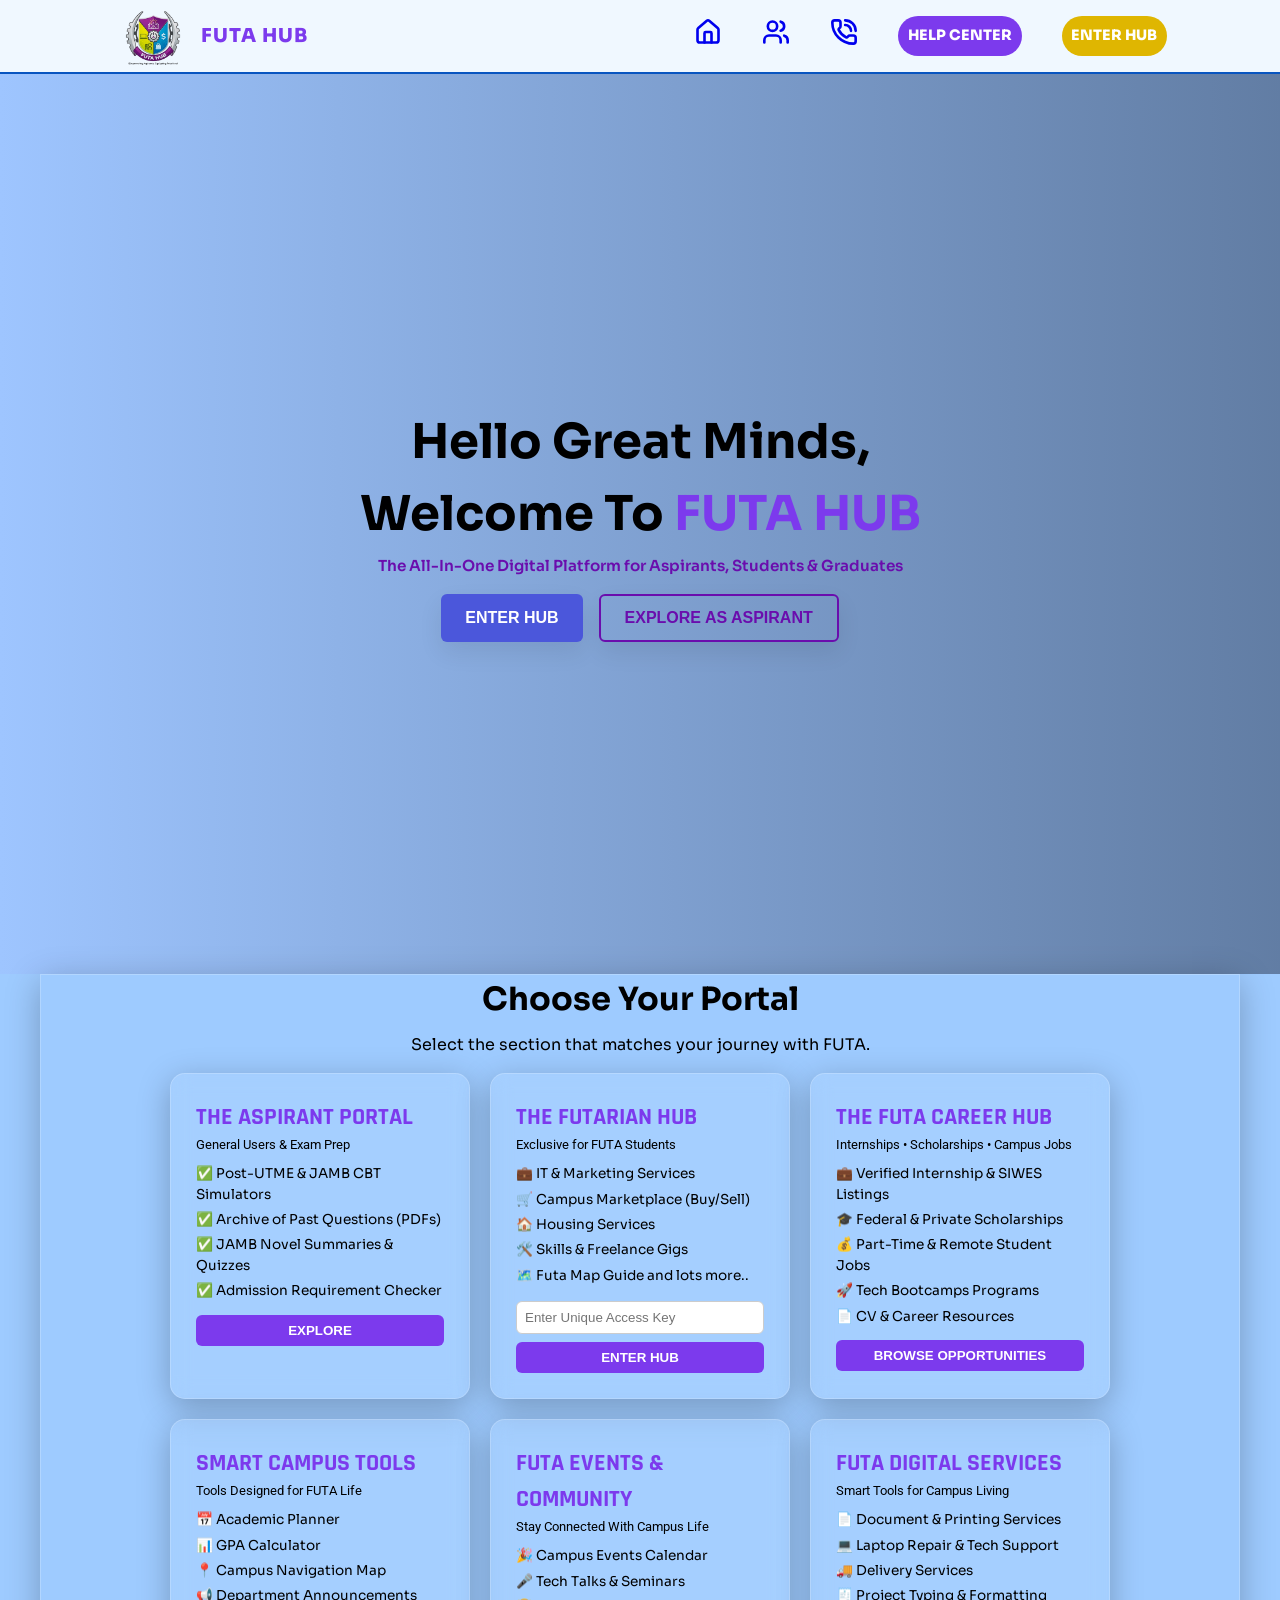
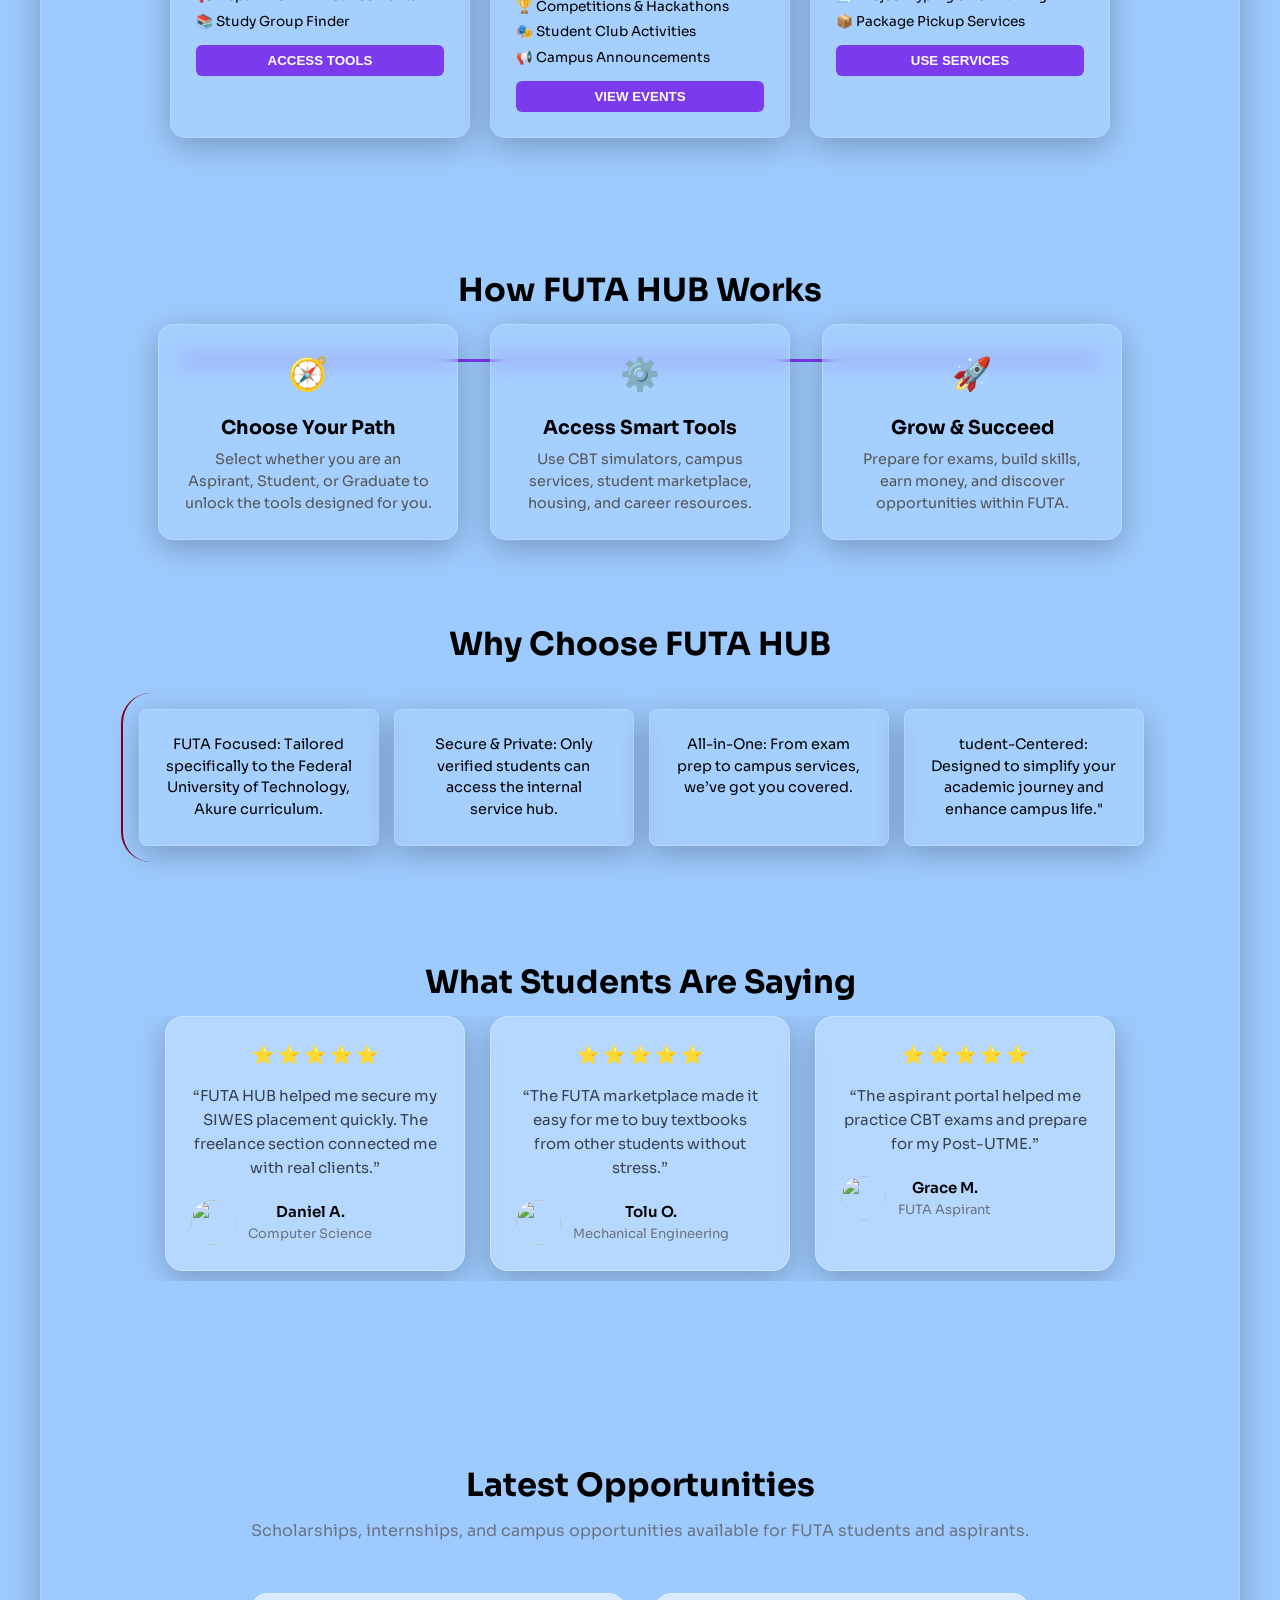
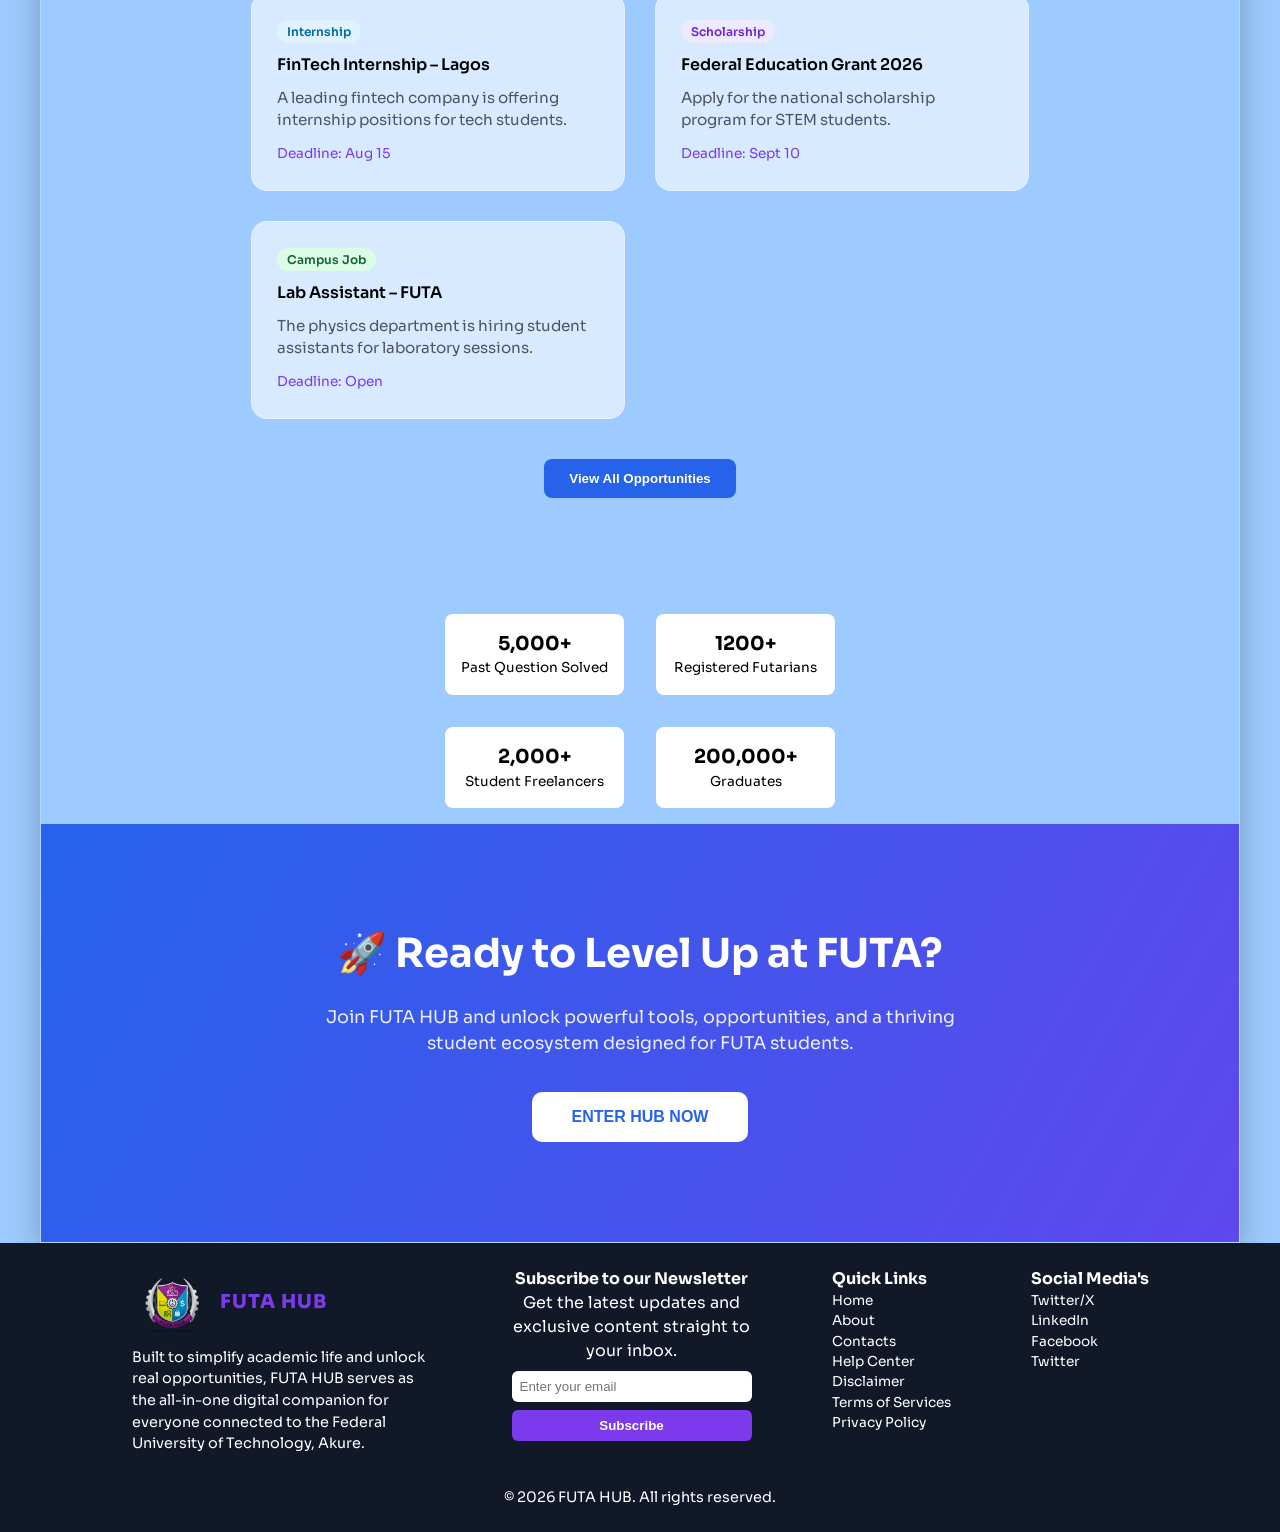
==== commit fccf3981: "No message" ====
--- a/index.html
+++ b/index.html
@@ -319,9 +319,58 @@
 
                 </div>
 
+                
+
             </div>
 
         </section>
+
+        <section class="opportunities-section">
+
+    <h2 class="section-title">Latest Opportunities</h2>
+    <p class="section-subtitle">
+        Scholarships, internships, and campus opportunities available for FUTA students and aspirants.
+    </p>
+
+    <div class="opportunities-grid">
+
+        <!-- Card 1 -->
+        <div class="opportunity-card animate-on-scroll">
+            <span class="opportunity-tag internship">Internship</span>
+            <h4 class="opportunity-title">FinTech Internship – Lagos</h4>
+            <p class="opportunity-desc">
+                A leading fintech company is offering internship positions for tech students.
+            </p>
+            <p class="opportunity-date">Deadline: Aug 15</p>
+        </div>
+
+        <!-- Card 2 -->
+        <div class="opportunity-card animate-on-scroll">
+            <span class="opportunity-tag scholarship">Scholarship</span>
+            <h4 class="opportunity-title">Federal Education Grant 2026</h4>
+            <p class="opportunity-desc">
+                Apply for the national scholarship program for STEM students.
+            </p>
+            <p class="opportunity-date">Deadline: Sept 10</p>
+        </div>
+
+        <!-- Card 3 -->
+        <div class="opportunity-card animate-on-scroll">
+            <span class="opportunity-tag campus">Campus Job</span>
+            <h4 class="opportunity-title">Lab Assistant – FUTA</h4>
+            <p class="opportunity-desc">
+                The physics department is hiring student assistants for laboratory sessions.
+            </p>
+            <p class="opportunity-date">Deadline: Open</p>
+        </div>
+
+    </div>
+
+    <div class="opportunities-cta">
+        <button class="view-opportunities">View All Opportunities</button>
+    </div>
+
+</section>
 
 
         <!-- Quick Stats Section -->
@@ -348,6 +397,27 @@
             </div>
 
         </div>
+
+        <section class="cta-banner animate-on-scroll">
+
+    <div class="cta-content">
+
+        <h2 class="cta-title">
+            🚀 Ready to Level Up at FUTA?
+        </h2>
+
+        <p class="cta-text">
+            Join FUTA HUB and unlock powerful tools, opportunities,
+            and a thriving student ecosystem designed for FUTA students.
+        </p>
+
+        <button class="cta-button">
+            ENTER HUB NOW
+        </button>
+
+    </div>
+
+</section>
 
 
 
--- a/styles.css
+++ b/styles.css
@@ -171,6 +171,14 @@
 
     opacity: 0;
     animation: fadeInHero 1.2s ease forwards;
+}
+
+.hero-text {
+    font-size: clamp(1.8rem, 5vw, 3rem); /* min 1.8rem, max 3rem, scales with viewport */
+    font-weight: 700;
+    margin-bottom: 0.3rem;
+    color: #000000;
+    text-align: center; /* Optional: center on mobile for better look */
 }
 
 @keyframes fadeInHero{
@@ -643,6 +651,7 @@
     overflow-x:auto;
     scroll-snap-type:x mandatory;
     padding-bottom:10px;
+    justify-content: center;
 }
 
 /* hide scrollbar */
@@ -719,12 +728,183 @@
     color:#6B7280;
 }
 
+
+.opportunities-section{
+    padding:100px 8%;
+    text-align:center;
+}
+
+.section-title{
+    font-size:2rem;
+    font-weight:700;
+    margin-bottom:10px;
+}
+
+.section-subtitle{
+    color:#6b7280;
+    margin-bottom:50px;
+}
+
+.opportunities-grid{
+    display:grid;
+    grid-template-columns:repeat(auto-fit,minmax(250px,1fr));
+    gap:30px;
+}
+
+.opportunity-card{
+    padding:25px;
+    border-radius:16px;
+    background:rgba(255,255,255,0.6);
+    backdrop-filter:blur(10px);
+    border:1px solid rgba(255,255,255,0.3);
+    text-align:left;
+    transition:all 0.35s ease;
+}
+
+.opportunity-card:hover{
+    transform:translateY(-8px);
+    box-shadow:0 15px 40px rgba(0,0,0,0.1);
+}
+
+.opportunity-title{
+    margin:10px 0;
+    font-weight:600;
+}
+
+.opportunity-desc{
+    font-size:0.95rem;
+    color:#4b5563;
+}
+
+.opportunity-date{
+    margin-top:12px;
+    font-size:0.85rem;
+    color:#7c3aed;
+}
+
+/* tags */
+
+.opportunity-tag{
+    font-size:0.75rem;
+    padding:4px 10px;
+    border-radius:20px;
+    font-weight:600;
+}
+
+.internship{
+    background:#e0f2fe;
+    color:#0369a1;
+}
+
+.scholarship{
+    background:#ede9fe;
+    color:#6d28d9;
+}
+
+.campus{
+    background:#dcfce7;
+    color:#166534;
+}
+
+/* CTA */
+
+.opportunities-cta{
+    margin-top:40px;
+}
+
+.view-opportunities{
+    padding:12px 25px;
+    background:#2563eb;
+    color:white;
+    border:none;
+    border-radius:8px;
+    font-weight:600;
+    cursor:pointer;
+    transition:0.3s;
+}
+
+.view-opportunities:hover{
+    background:#1d4ed8;
+}
+
+.cta-banner{
+    width:100%;
+    padding:100px 8%;
+    display:flex;
+    justify-content:center;
+    align-items:center;
+    text-align:center;
+
+    background:linear-gradient(
+        120deg,
+        #2563EB,
+        #7C3AED,
+        #4F46E5
+    );
+
+    background-size:300% 300%;
+    animation:gradientShift 10s ease infinite;
+}
+
+.cta-content{
+    max-width:700px;
+}
+
+.cta-title{
+    font-size:2.5rem;
+    font-weight:700;
+    color:white;
+    margin-bottom:20px;
+}
+
+.cta-text{
+    font-size:1.1rem;
+    color:rgba(255,255,255,0.9);
+    margin-bottom:35px;
+}
+
+.cta-button{
+    padding:16px 40px;
+    font-size:1rem;
+    font-weight:600;
+    border:none;
+    border-radius:10px;
+
+    background:white;
+    color:#2563EB;
+
+    cursor:pointer;
+    transition:all 0.3s ease;
+}
+
+.cta-button:hover{
+    transform:translateY(-4px);
+    box-shadow:0 15px 35px rgba(0,0,0,0.2);
+}
+
+
+@keyframes gradientShift{
+
+    0%{
+        background-position:0% 50%;
+    }
+
+    50%{
+        background-position:100% 50%;
+    }
+
+    100%{
+        background-position:0% 50%;
+    }
+
+}
+
 /* ============================= */
 /* FOOTER */
 /* ============================= */
 
 .footer {
-    width: 100%;
+    max-width: 100%;
     background-color: #111827;
     color: white;
     padding: 1.5rem 1rem;
@@ -740,6 +920,8 @@
     justify-content: center;
     gap: 5rem;
 }
+
+
 
 .logo-name-descriiption-wrap{
     display: flex;
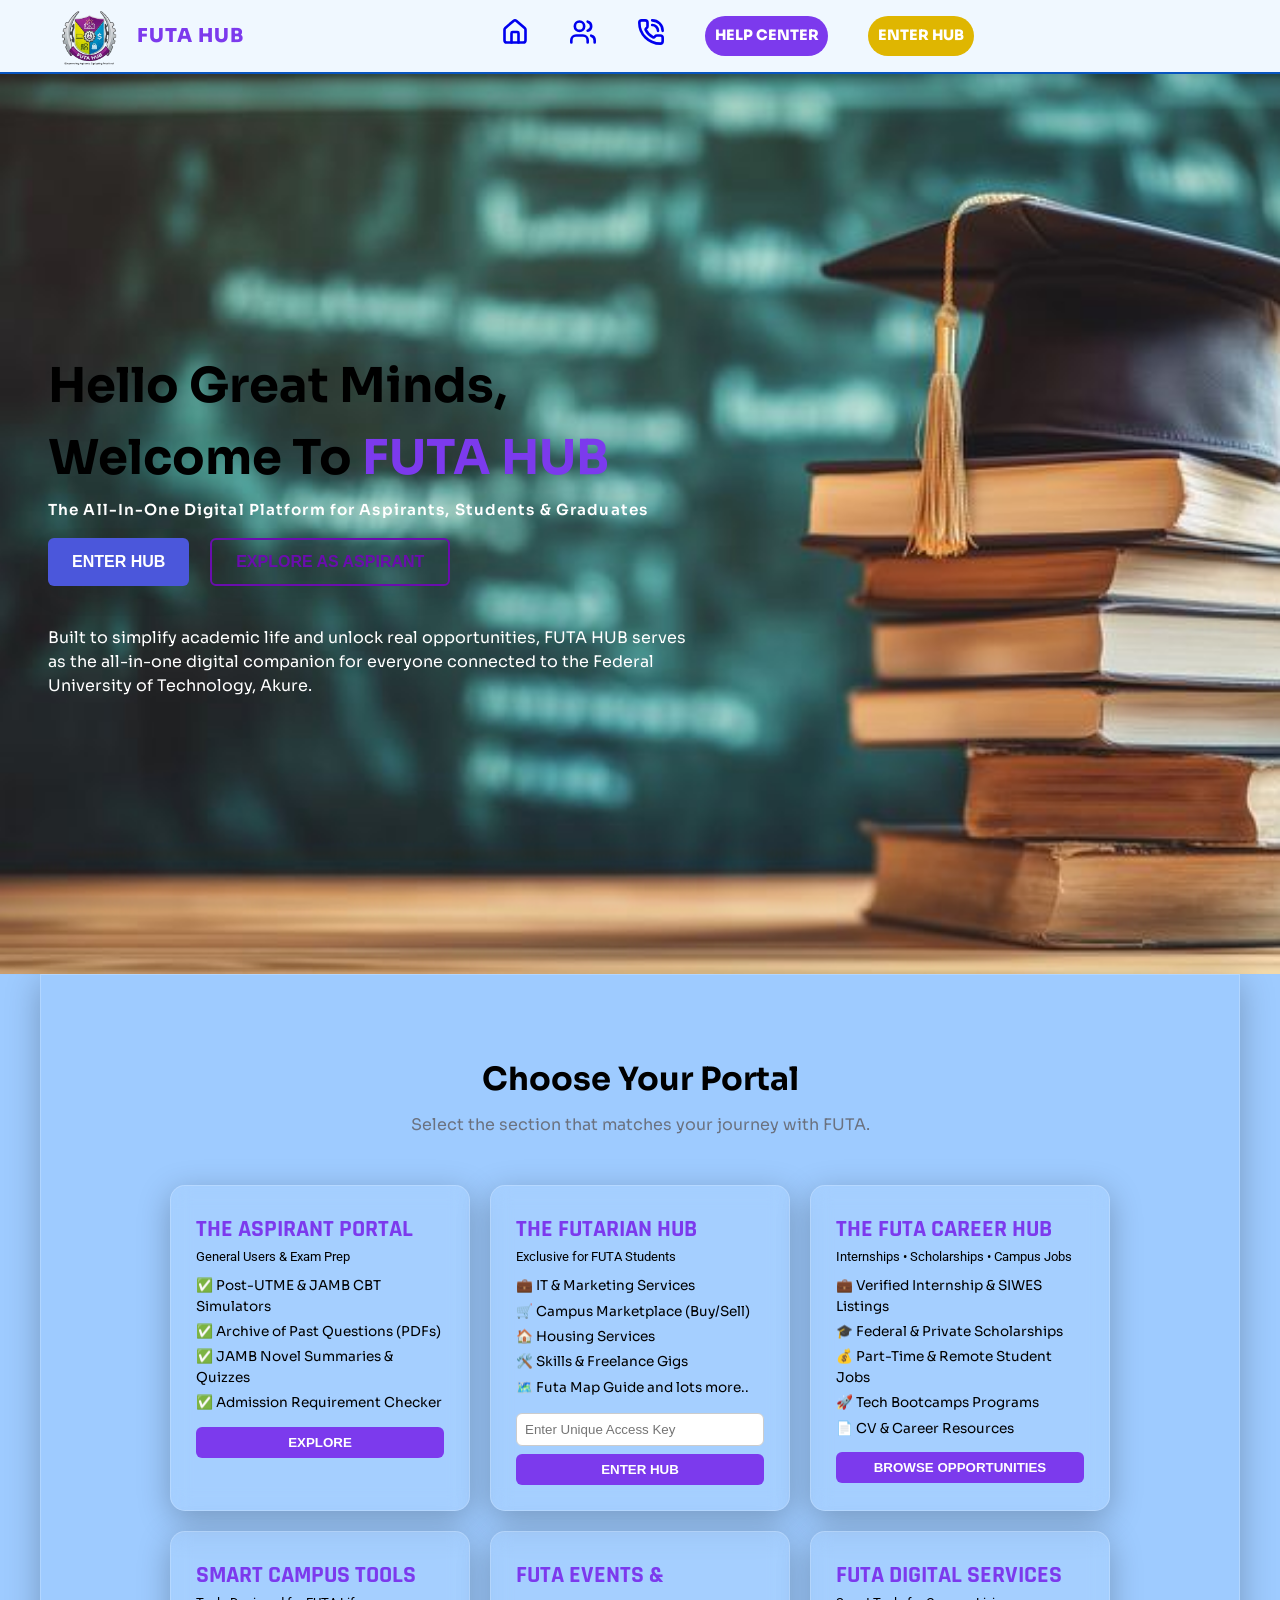
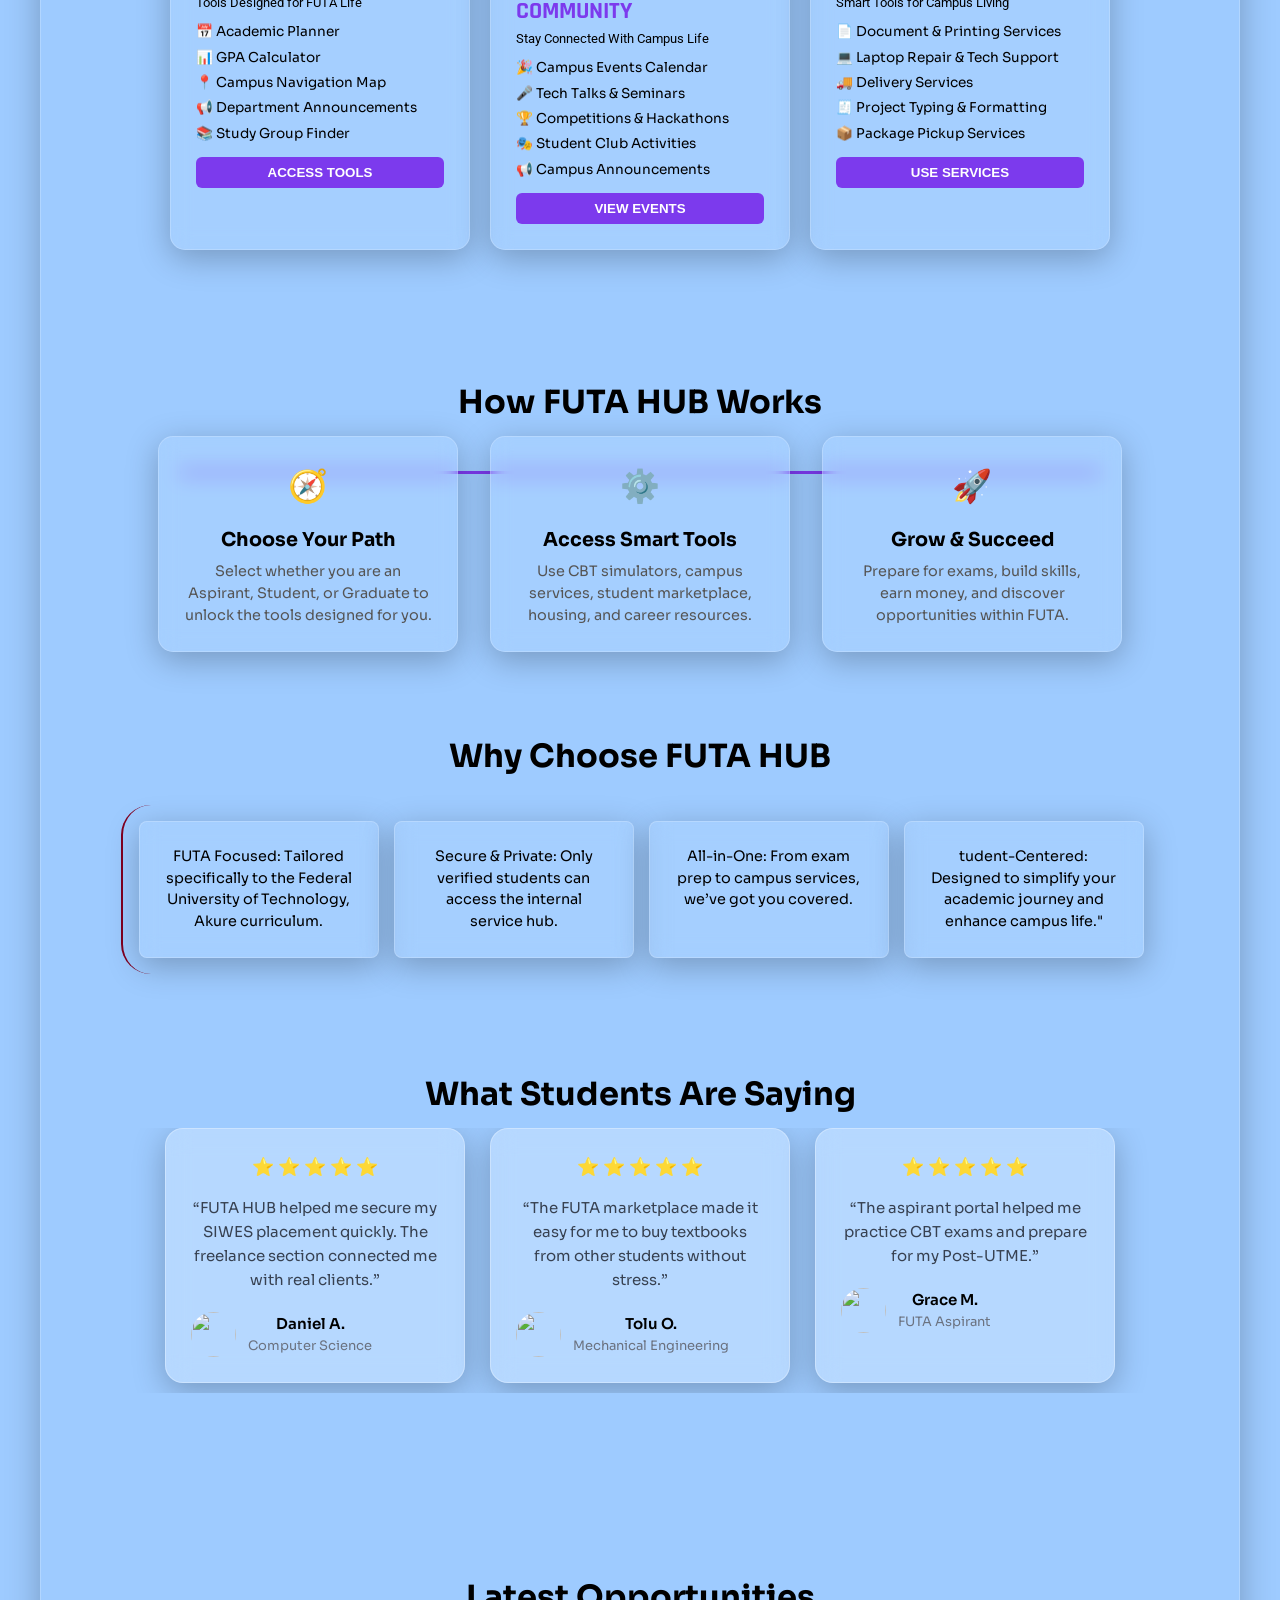
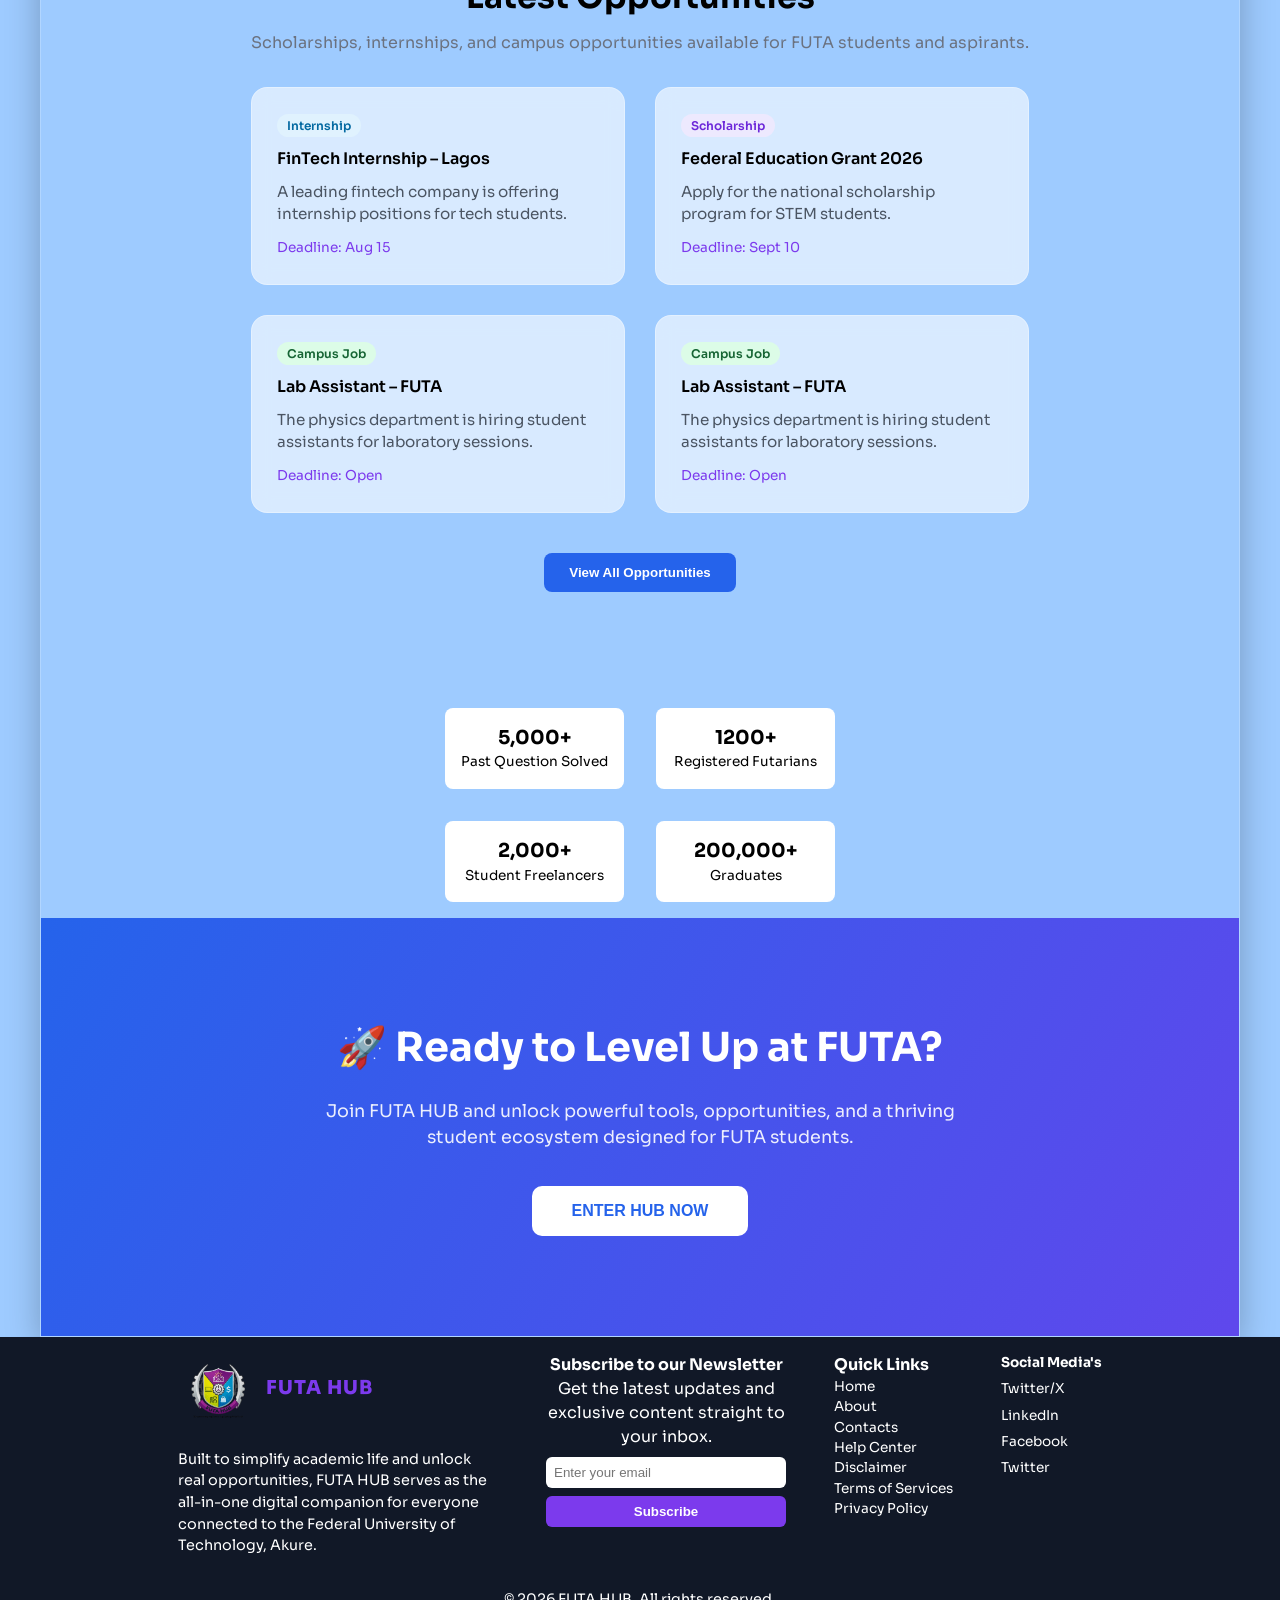
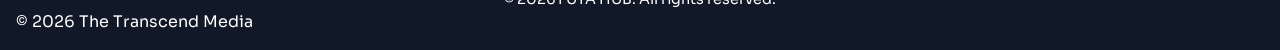
==== commit c03a2ddd: "no message" ====
--- a/index.html
+++ b/index.html
@@ -25,10 +25,12 @@
             <nav class="nav-links">
                 <a href="index.html" class="nav-icon"><svg xmlns="http://www.w3.org/2000/svg" width="28" height="28" viewBox="0 0 24 24" fill="none" stroke="currentColor" stroke-width="2.25" stroke-linecap="round" stroke-linejoin="round" class="lucide lucide-house-icon lucide-house"><path d="M15 21v-8a1 1 0 0 0-1-1h-4a1 1 0 0 0-1 1v8"/><path d="M3 10a2 2 0 0 1 .709-1.528l7-6a2 2 0 0 1 2.582 0l7 6A2 2 0 0 1 21 10v9a2 2 0 0 1-2 2H5a2 2 0 0 1-2-2z"/></svg></a>
                 <a href="About FUTA HUB.html" class="nav-icon"><svg xmlns="http://www.w3.org/2000/svg" width="28" height="28" viewBox="0 0 24 24" fill="none" stroke="currentColor" stroke-width="2.25" stroke-linecap="round" stroke-linejoin="round" class="lucide lucide-users-icon lucide-users"><path d="M16 21v-2a4 4 0 0 0-4-4H6a4 4 0 0 0-4 4v2"/><path d="M16 3.128a4 4 0 0 1 0 7.744"/><path d="M22 21v-2a4 4 0 0 0-3-3.87"/><circle cx="9" cy="7" r="4"/></svg></a>
-                <a href="#" class="nav-icon"><svg xmlns="http://www.w3.org/2000/svg" width="28" height="28" viewBox="0 0 24 24" fill="none" stroke="currentColor" stroke-width="2.25" stroke-linecap="round" stroke-linejoin="round" class="lucide lucide-phone-call-icon lucide-phone-call"><path d="M13 2a9 9 0 0 1 9 9"/><path d="M13 6a5 5 0 0 1 5 5"/><path d="M13.832 16.568a1 1 0 0 0 1.213-.303l.355-.465A2 2 0 0 1 17 15h3a2 2 0 0 1 2 2v3a2 2 0 0 1-2 2A18 18 0 0 1 2 4a2 2 0 0 1 2-2h3a2 2 0 0 1 2 2v3a2 2 0 0 1-.8 1.6l-.468.351a1 1 0 0 0-.292 1.233 14 14 0 0 0 6.392 6.384"/></svg></a>
-                <a href="#" class="nav">HELP CENTER</a>
-                <a href="#" class="nav hub-cta">ENTER HUB</a>
+                <a href="FUTA HUB contacts.html" class="nav-icon"><svg xmlns="http://www.w3.org/2000/svg" width="28" height="28" viewBox="0 0 24 24" fill="none" stroke="currentColor" stroke-width="2.25" stroke-linecap="round" stroke-linejoin="round" class="lucide lucide-phone-call-icon lucide-phone-call"><path d="M13 2a9 9 0 0 1 9 9"/><path d="M13 6a5 5 0 0 1 5 5"/><path d="M13.832 16.568a1 1 0 0 0 1.213-.303l.355-.465A2 2 0 0 1 17 15h3a2 2 0 0 1 2 2v3a2 2 0 0 1-2 2A18 18 0 0 1 2 4a2 2 0 0 1 2-2h3a2 2 0 0 1 2 2v3a2 2 0 0 1-.8 1.6l-.468.351a1 1 0 0 0-.292 1.233 14 14 0 0 0 6.392 6.384"/></svg></a>
+                <a href="FUTA HUB help center.html" class="nav">HELP CENTER</a>
+                <a href="Futarian Landing page.html" class="nav hub-cta">ENTER HUB</a>
             </nav>
+
+            <div class="menu-alone"><i class="fas fa-bars"></i></span></a></div>
 
         </header>
 
@@ -36,18 +38,26 @@
 
         <!-- HERO SECTION -->
         <div class="hero-container">
-            
-            <h2 class="hero-text">
-                Hello Great Minds,<br>Welcome To  <span class="brand-highlight">FUTA HUB</span>
-            </h2>
-
-            <p class="hero-subtext">
-                The All-In-One Digital Platform for Aspirants, Students & Graduates
-            </p>
-
-            <div class="hero-btn-group">
-                <button class="primary-btn">ENTER HUB</button>
-                <button class="secondary-btn">EXPLORE AS ASPIRANT</button>
+
+
+            <div class="hero-text-button-group">
+                <h2 class="hero-text">
+                    Hello Great Minds,<br>Welcome To  <span class="brand-highlight">FUTA HUB</span>
+                </h2>
+
+                <p class="hero-subtext">
+                    The All-In-One Digital Platform for Aspirants, Students & Graduates
+                </p>
+
+                <div class="hero-btn-group">
+                    <button class="primary-btn">ENTER HUB</button>
+                    <button class="secondary-btn">EXPLORE AS ASPIRANT</button>
+                </div>
+
+                <p class="hero-description">Built to simplify academic life and unlock real opportunities, 
+                        FUTA HUB serves as the all-in-one digital companion for everyone 
+                        connected to the Federal University of Technology, Akure.
+                </p>
             </div>
 
         </div>
@@ -65,7 +75,7 @@
             <h2 class="hub section-title">
                 Choose Your Portal
             </h2>
-                <p class="hub-section-subtitle">
+                <p class="section-subtitle">
                     Select the section that matches your journey with FUTA.
                 </p>
 
@@ -261,7 +271,7 @@
                     </p>
 
                     <div class="testimonial-user">
-                        <img src="images/student1.jpg" class="testimonial-photo">
+                        <img src="/IMAGES/Daniel_Passport_16kb.jpg" class="testimonial-photo">
 
                         <div>
                             <h4 class="student-name">Daniel A.</h4>
@@ -364,6 +374,15 @@
             <p class="opportunity-date">Deadline: Open</p>
         </div>
 
+        <div class="opportunity-card animate-on-scroll">
+            <span class="opportunity-tag campus">Campus Job</span>
+            <h4 class="opportunity-title">Lab Assistant – FUTA</h4>
+            <p class="opportunity-desc">
+                The physics department is hiring student assistants for laboratory sessions.
+            </p>
+            <p class="opportunity-date">Deadline: Open</p>
+        </div>
+
     </div>
 
     <div class="opportunities-cta">
@@ -427,7 +446,7 @@
         <footer class="footer">
 
             <div class="footer-container">
-                <div class="logo-name-descriiption-">
+                <div class="logo-name-description-wrap footer-item">
                     <div class="logo-name-wrap">
                         <img src="/IMAGES/futa hub logo.png" alt="futa-hub-logo" class="logo">
                         <h1 class="name">FUTA HUB</h1>
@@ -439,7 +458,7 @@
                 </div>
 
                 <!-- Newsletter Subscription -->
-                <div class="newsletter">
+                <div class="newsletter footer-item">
                     <h4>Subscribe to our Newsletter</h4>
                     <p>Get the latest updates and exclusive content straight to your inbox.</p>
                     <div class="newsletter-input-wrap">
@@ -450,7 +469,7 @@
                 </div>
 
                 <!-- Quick Links -->
-                <div class="quick-links">
+                <div class="quick-links footer-item">
                     <h4>Quick Links</h4>
                     <a href="index.html"><p class="quick-link">Home</p></a>
                     <a href="About FUTA HUB.html"><p class="quick-link">About</p></a>
@@ -462,7 +481,7 @@
                 </div>
 
                 <!-- Social Media Links -->
-                <div class="quick-links">
+                <div class="quick-link footer-items">
                     <h4>Social Media's</h4>
                     <a href="#"><p class="quick-link">Twitter/X</p></a>
                     <a href="#"><p class="quick-link">LinkedIn</p></a>
@@ -472,6 +491,7 @@
 
             </div>
             <p class="copyright">&copy; 2026 FUTA HUB. All rights reserved.</p>
+            <p>&copy; 2026 The Transcend Media</p>
 
         </footer>
 
--- a/styles.css
+++ b/styles.css
@@ -120,34 +120,28 @@
     background: #dfb601;
 }
 
+.menu-alone {
+    color: black;
+}
+
 /* ============================= */
 /* HERO SECTION */
 /* ============================= */
 
 .container {
     padding: 2rem 1rem;
-    text-align: center;
+    /* text-align: center; */
 }
 
 .hero-container {
-    height: 100vh;          /* Full screen */
+    height: 100vh;
     width: 100%;
     display: flex;
     flex-direction: column;
-    justify-content: center; /* Center content vertically */
-    align-items: center;     /* Center content horizontally */
-    text-align: center;
-
-    background: linear-gradient(
-        270deg,
-        #0a2349,
-        #253549,
-        #9ec5ff
-    );
-
-    background-size: 400% 400%;
-
-    animation: gradientMove 10s ease infinite;
+    justify-content: center; 
+
+    background-image: url(/IMAGES/hero\ background.jpeg);
+    background-size: cover;
 }
 
 @keyframes gradientMove{
@@ -162,8 +156,14 @@
     }
 }
 
+.hero-text-button-group {
+    display: flex;
+    flex-direction: column;
+    padding-left: 3rem;
+}
+
 .hero-text {
-    font-size: 3rem;
+    font-size: clamp(1.8rem, 5vw, 3rem);
     font-weight: 700;
     margin-bottom: 0.3rem;
     color: #000000;
@@ -173,13 +173,7 @@
     animation: fadeInHero 1.2s ease forwards;
 }
 
-.hero-text {
-    font-size: clamp(1.8rem, 5vw, 3rem); /* min 1.8rem, max 3rem, scales with viewport */
-    font-weight: 700;
-    margin-bottom: 0.3rem;
-    color: #000000;
-    text-align: center; /* Optional: center on mobile for better look */
-}
+
 
 @keyframes fadeInHero{
     from{
@@ -208,9 +202,9 @@
 
 .hero-subtext {
     font-size: 0.95rem;
-    color: #6A0DAD;
+    color: white;
     font-weight: 600;
-
+    letter-spacing: 0.07rem;
     opacity:0;
     animation: fadeInHero 0.8s ease forwards;
     animation-delay:0.3s;
@@ -218,7 +212,7 @@
 
 .hero-btn-group {
     display: flex;
-    gap: 1rem;
+    gap: 1.3rem;
     flex-wrap: wrap;
     opacity:0;
     animation: slideUpButtons 0.8s ease forwards;
@@ -266,9 +260,25 @@
     color: white;
 }
 
+.hero-description {
+    font-size: 1rem;
+    text-wrap: inherit;
+    color: white;
+    margin-top: 2.5rem;
+    max-width: 40rem;
+}
+
 /* ============================= */
 /* ASPIRANT & FUTARIAN SECTION */
 /* ============================= */
+
+.hub {
+    margin-top: 5rem;
+}
+
+.hub-section-subtitle {
+    text-align: center;
+}
 
 .aspirant-futarians-container {
     width: 100%;
@@ -735,14 +745,14 @@
 }
 
 .section-title{
-    font-size:2rem;
+    font-size: clamp(1rem, 5vw, 2rem);
     font-weight:700;
     margin-bottom:10px;
 }
 
 .section-subtitle{
     color:#6b7280;
-    margin-bottom:50px;
+    margin-bottom:2rem;
 }
 
 .opportunities-grid{
@@ -851,7 +861,7 @@
 }
 
 .cta-title{
-    font-size:2.5rem;
+    font-size: clamp(1.8rem, 5vw, 2.5rem);
     font-weight:700;
     color:white;
     margin-bottom:20px;
@@ -904,30 +914,28 @@
 /* ============================= */
 
 .footer {
-    max-width: 100%;
+    width: 100%;
     background-color: #111827;
     color: white;
-    padding: 1.5rem 1rem;
+    padding: 1rem 1rem;
     align-self: center;
 }
 
 .footer-container{
-    
     display: flex;
     flex-wrap: wrap;
     flex-direction: row;
+    flex-shrink: inherit;
     align-items: flex-start;
     justify-content: center;
-    gap: 5rem;
-}
-
-
-
-.logo-name-descriiption-wrap{
+    gap: 3rem;
+}
+
+
+.logo-name-description-wrap{
     display: flex;
     flex-direction: column;
     align-items: left;
-    
     gap: 1rem;
 }
 
@@ -935,11 +943,11 @@
     font-size: 0.9rem;
     color: #ffffff;
     margin-top: 0.5rem;
-    max-width: 300px;
+    max-width: 20rem;
 }
 
 .newsletter {
-    width: 15rem;
+    max-width: 15rem;
     display: flex;
     flex-direction: column;
     align-items: center;
--- a/styles-query.css
+++ b/styles-query.css
@@ -1,8 +1,5 @@
 @media screen and (max-width: 900px) {
-    .footer-container {
-        display: grid;
-        grid-template-columns: 1fr 1fr;
-    }
+    
 }
 
 @media screen and (min-width: 750px) {
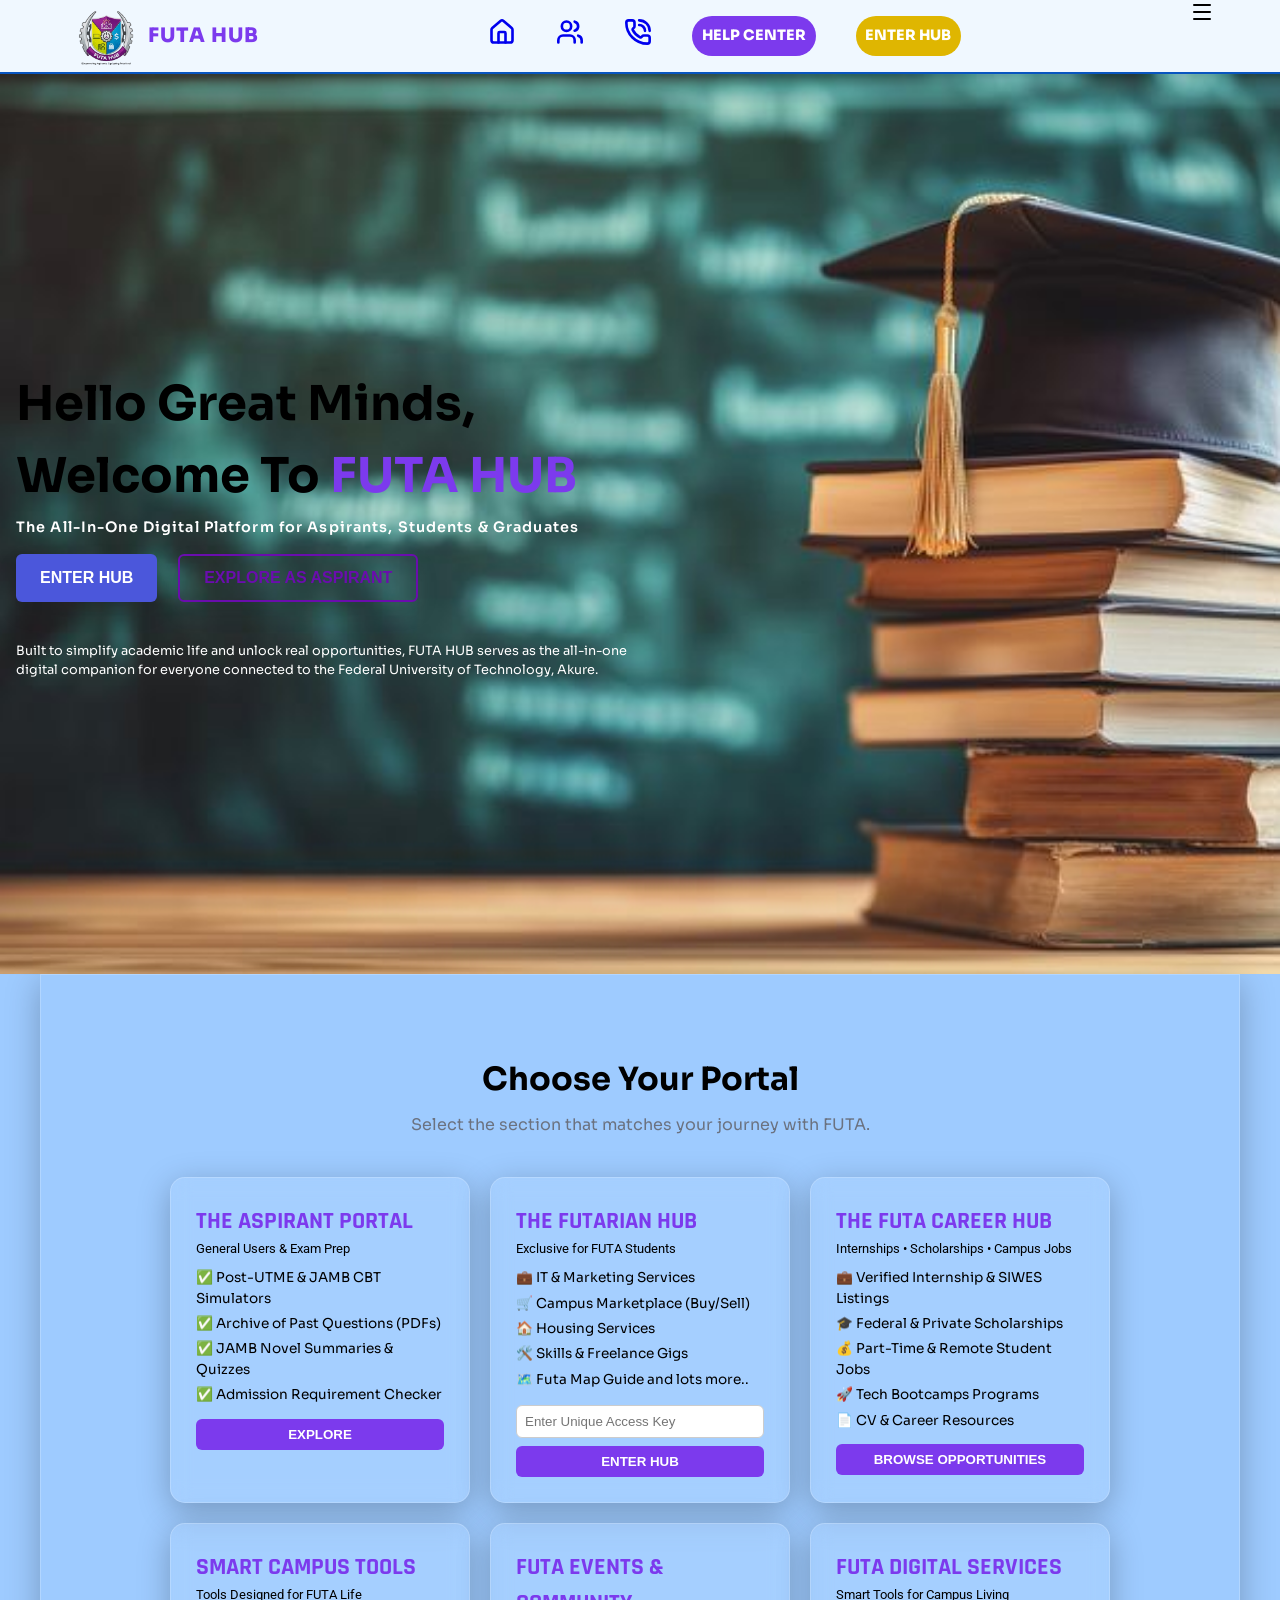
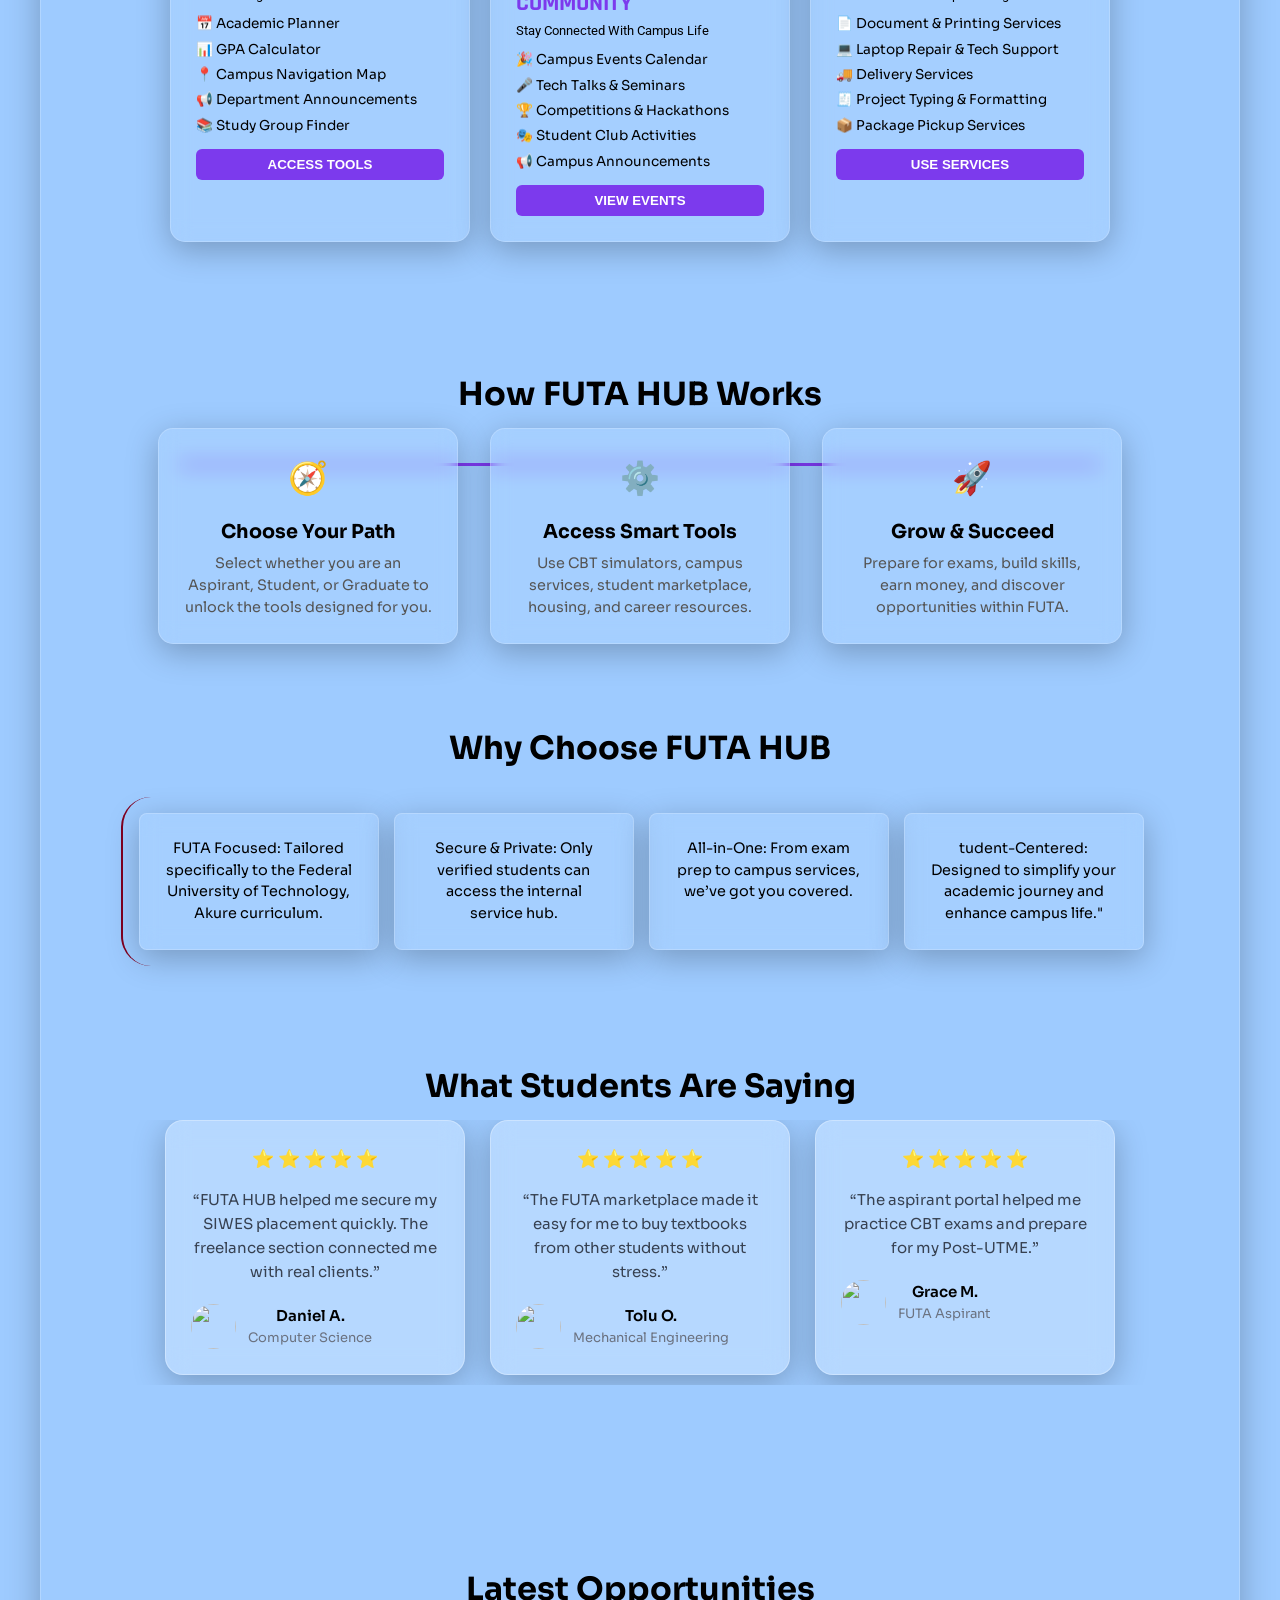
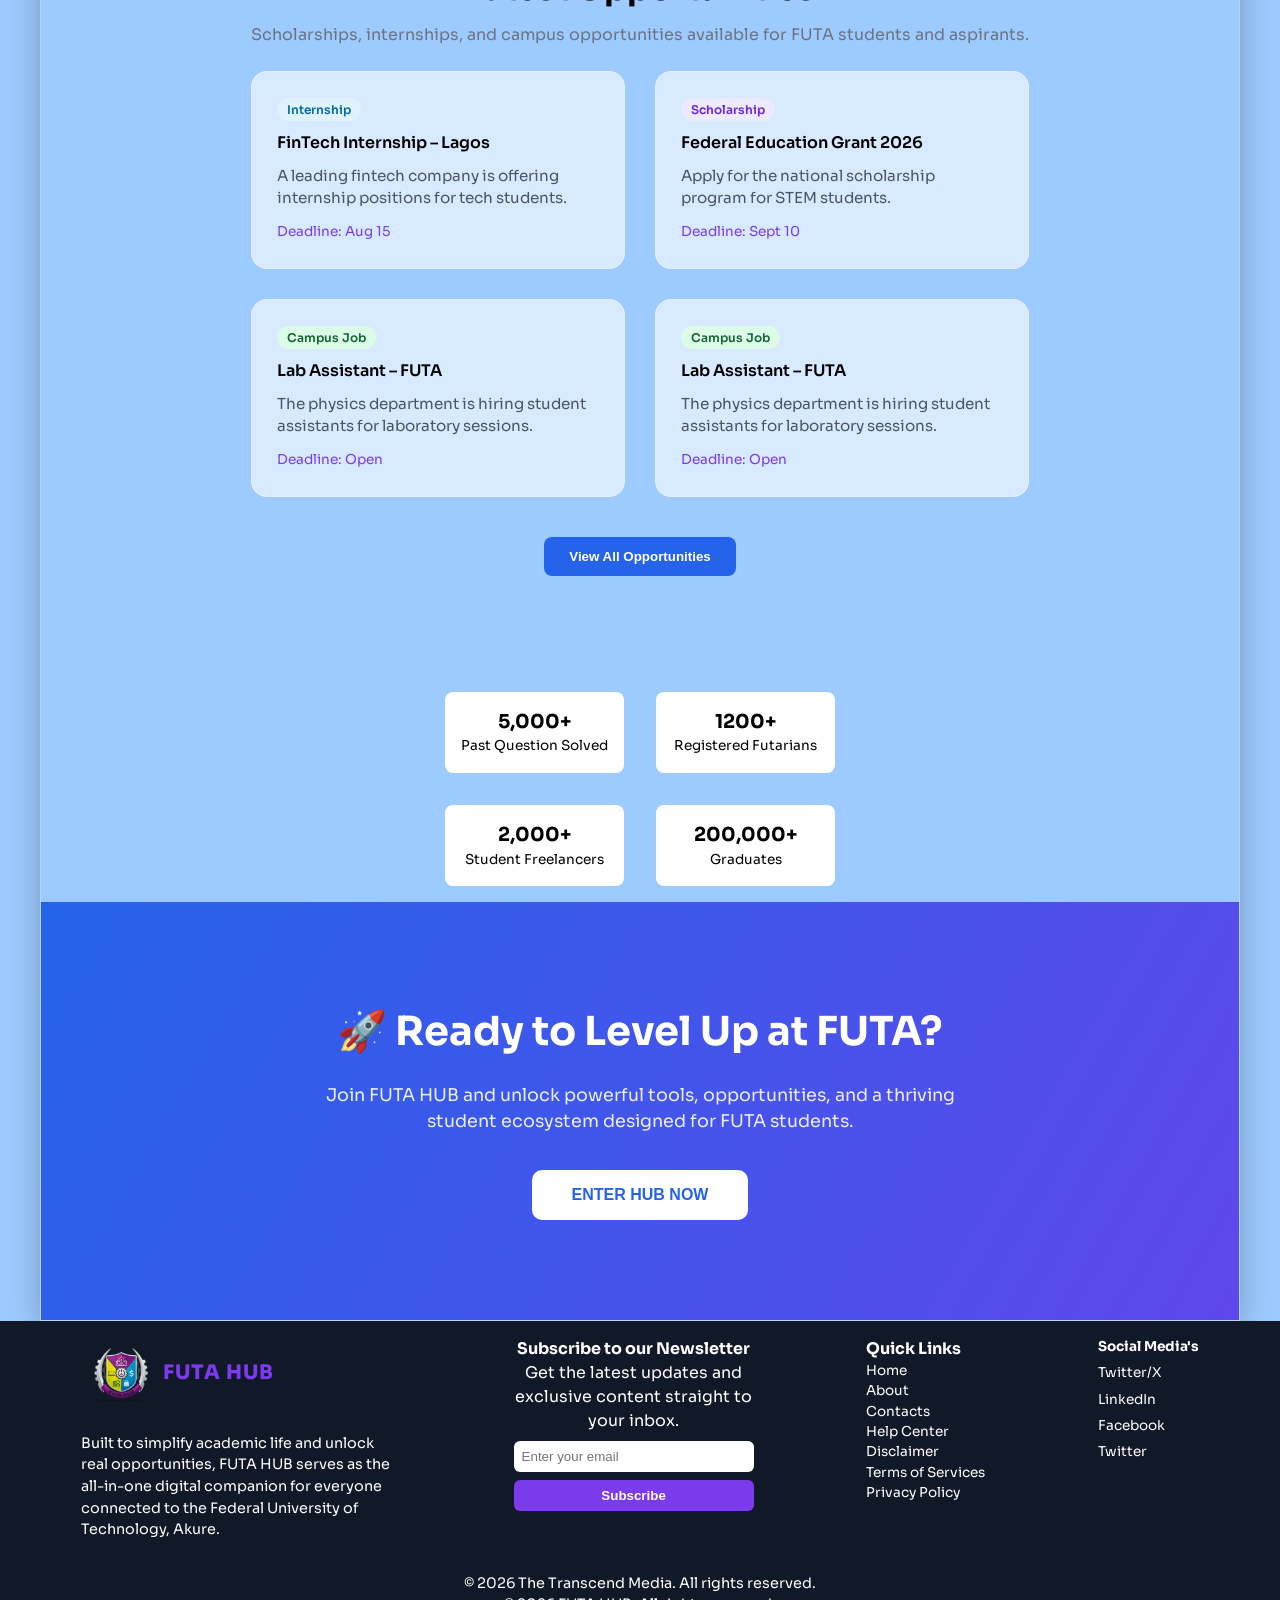
==== commit e64e4afa: "no message" ====
--- a/index.html
+++ b/index.html
@@ -12,7 +12,7 @@
     <link rel="stylesheet" href="styles-query.css">
 </head>
 
-<body>
+<body class="body">
 
     <!-- HEADER -->
         <header class="header">
@@ -30,9 +30,23 @@
                 <a href="Futarian Landing page.html" class="nav hub-cta">ENTER HUB</a>
             </nav>
 
-            <div class="menu-alone"><i class="fas fa-bars"></i></span></a></div>
+
+
+            <!--MOBILE MENU-->
+            <div class="menu-alone">
+                <svg xmlns="http://www.w3.org/2000/svg" width="24" height="24" viewBox="0 0 24 24" fill="none" stroke="currentColor" stroke-width="2" stroke-linecap="round" stroke-linejoin="round" class="lucide lucide-menu-icon lucide-menu"><path d="M4 5h16"/><path d="M4 12h16"/><path d="M4 19h16"/></svg>
+            </div>
+
 
         </header>
+
+            <div class="nav-mobile-hide">
+                <div class="header-mobile">
+                    <a href="index.html" class="mobile-nav-icon"><svg xmlns="http://www.w3.org/2000/svg" width="24" height="24" viewBox="0 0 24 24" fill="none" stroke="currentColor" stroke-width="2.25" stroke-linecap="round" stroke-linejoin="round" class="lucide lucide-house-icon lucide-house"><path d="M15 21v-8a1 1 0 0 0-1-1h-4a1 1 0 0 0-1 1v8"/><path d="M3 10a2 2 0 0 1 .709-1.528l7-6a2 2 0 0 1 2.582 0l7 6A2 2 0 0 1 21 10v9a2 2 0 0 1-2 2H5a2 2 0 0 1-2-2z"/></svg>Home</a>
+                    <a href="About FUTA HUB.html" class="mobile-nav-icon"><svg xmlns="http://www.w3.org/2000/svg" width="24" height="24" viewBox="0 0 24 24" fill="none" stroke="currentColor" stroke-width="2.25" stroke-linecap="round" stroke-linejoin="round" class="lucide lucide-users-icon lucide-users"><path d="M16 21v-2a4 4 0 0 0-4-4H6a4 4 0 0 0-4 4v2"/><path d="M16 3.128a4 4 0 0 1 0 7.744"/><path d="M22 21v-2a4 4 0 0 0-3-3.87"/><circle cx="9" cy="7" r="4"/></svg>About</a>
+                    <a href="FUTA HUB contacts.html" class="mobile-nav-icon"><svg xmlns="http://www.w3.org/2000/svg" width="28" height="28" viewBox="0 0 24 24" fill="none" stroke="currentColor" stroke-width="2.25" stroke-linecap="round" stroke-linejoin="round" class="lucide lucide-phone-call-icon lucide-phone-call"><path d="M13 2a9 9 0 0 1 9 9"/><path d="M13 6a5 5 0 0 1 5 5"/><path d="M13.832 16.568a1 1 0 0 0 1.213-.303l.355-.465A2 2 0 0 1 17 15h3a2 2 0 0 1 2 2v3a2 2 0 0 1-2 2A18 18 0 0 1 2 4a2 2 0 0 1 2-2h3a2 2 0 0 1 2 2v3a2 2 0 0 1-.8 1.6l-.468.351a1 1 0 0 0-.292 1.233 14 14 0 0 0 6.392 6.384"/></svg>Contacts Us</a>
+                </div>
+            </div>
 
 
 
@@ -490,27 +504,60 @@
                 </div>
 
             </div>
+            <p class="transcend-copyright">&copy; 2026 The Transcend Media. All rights reserved.</p>
             <p class="copyright">&copy; 2026 FUTA HUB. All rights reserved.</p>
-            <p>&copy; 2026 The Transcend Media</p>
+            
 
         </footer>
 
     <script>
         const observer = new IntersectionObserver((entries)=>{
-            entries.forEach(entry=>{
-                if(entry.isIntersecting){
-                    entry.target.classList.add("show");
+                entries.forEach(entry=>{
+                    if(entry.isIntersecting){
+                        entry.target.classList.add("show");
+                    }
+                });
+            },{
+                threshold:0.2,
+                rootMargin:"0px 0px -50px 0px"
+            });
+
+            document.querySelectorAll(".animate-on-scroll")
+            .forEach(el=>observer.observe(el));
+
+            const menuAlone = document.querySelector(".menu-alone");
+            const navMobileHide = document.querySelector(".nav-mobile-hide");
+            const body = document.querySelector(".body")
+
+            // Show the mobile nav and hide the menu icon
+            menuAlone.addEventListener("click", (event) => {
+                event.stopPropagation();
+                navMobileHide.style.display = "block";
+                menuAlone.style.display = "none";
+            });
+
+
+            if (window.innerWidth <= 672) {
+                document.body.addEventListener("click", () => {
+                    navMobileHide.style.display = "none";
+                    menuAlone.style.display = "block";
+                });
+            }
+
+            // Prevent click inside nav from closing it
+            navMobileHide.addEventListener("click", (event) => {
+                event.stopPropagation();
+            });
+
+            // Close nav when body is scrolled
+            body.addEventListener("scroll", () => {
+                if (navMobileHide.style.display === "block") {
+                    navMobileHide.style.display = "none";
+                    menuAlone.style.display = "block";
                 }
             });
-        },{
-            threshold:0.2,
-            rootMargin:"0px 0px -50px 0px"
-        });
-
-        document.querySelectorAll(".animate-on-scroll")
-        .forEach(el=>observer.observe(el));
+
         
     </script>
-
 </body>
 </html>
--- a/styles.css
+++ b/styles.css
@@ -61,7 +61,7 @@
     display: flex;
     flex-direction: row;
     justify-content: space-around;
-    gap: 10rem;
+    gap: 6rem;
     
     margin: 0;
     background-color: aliceblue;
@@ -76,12 +76,11 @@
 .logo-name-wrap {
     display: flex;
     align-items: center;
-    
-    gap: 8px;
+    gap: 2px;
 }
 
 .name {
-    font-size: 1.2rem;
+    font-size: 1.25rem;
     font-weight: 800;
     color: #7C3AED;
     letter-spacing: 1px;
@@ -120,8 +119,28 @@
     background: #dfb601;
 }
 
-.menu-alone {
-    color: black;
+.mobile-menu-icon {
+    display: flex;
+    align-items: center;
+    cursor: pointer;
+    color: #7C3AED;
+}
+
+.mobile-menu {
+    background-color: rgba(255, 255, 255, 0.95);
+    display: flex;
+    flex-direction: column;
+    align-items: left;
+    justify-content: center;
+    gap: 1rem;
+    z-index: 10;
+}
+
+.mobile-nav-icon {
+    display: none;
+    flex-direction: row;
+    align-items: center;
+    gap: 0.5rem;
 }
 
 /* ============================= */
@@ -159,7 +178,8 @@
 .hero-text-button-group {
     display: flex;
     flex-direction: column;
-    padding-left: 3rem;
+    padding-left: 1rem;
+    padding-right: 1rem;
 }
 
 .hero-text {
@@ -201,7 +221,7 @@
 }
 
 .hero-subtext {
-    font-size: 0.95rem;
+    font-size: 0.9rem;
     color: white;
     font-weight: 600;
     letter-spacing: 0.07rem;
@@ -261,7 +281,7 @@
 }
 
 .hero-description {
-    font-size: 1rem;
+    font-size: 0.8rem;
     text-wrap: inherit;
     color: white;
     margin-top: 2.5rem;
@@ -752,7 +772,8 @@
 
 .section-subtitle{
     color:#6b7280;
-    margin-bottom:2rem;
+    margin-bottom: 1.5rem;
+    text-align: center;
 }
 
 .opportunities-grid{
@@ -927,7 +948,7 @@
     flex-direction: row;
     flex-shrink: inherit;
     align-items: flex-start;
-    justify-content: center;
+    justify-content: space-evenly;
     gap: 3rem;
 }
 
@@ -986,8 +1007,16 @@
     text-decoration: none;
 }
 
-.copyright {
+.transcend-copyright {
     margin-top: 2rem;
     text-align: center;
     font-size: 0.9rem;
-}+    color: white;
+}
+
+.copyright {
+    
+    text-align: center;
+    font-size: 0.9rem;
+}
+
--- a/styles-query.css
+++ b/styles-query.css
@@ -18,5 +18,18 @@
     .nav-links {
         display: flex;
     }
+
+    .mobile-menu-icon {
+        display: none;
+    }
+    
 }
 
+
+@media screen and (max-width: 749px) {
+    .mobile-menu {
+        display: none;
+    } 
+}
+
+
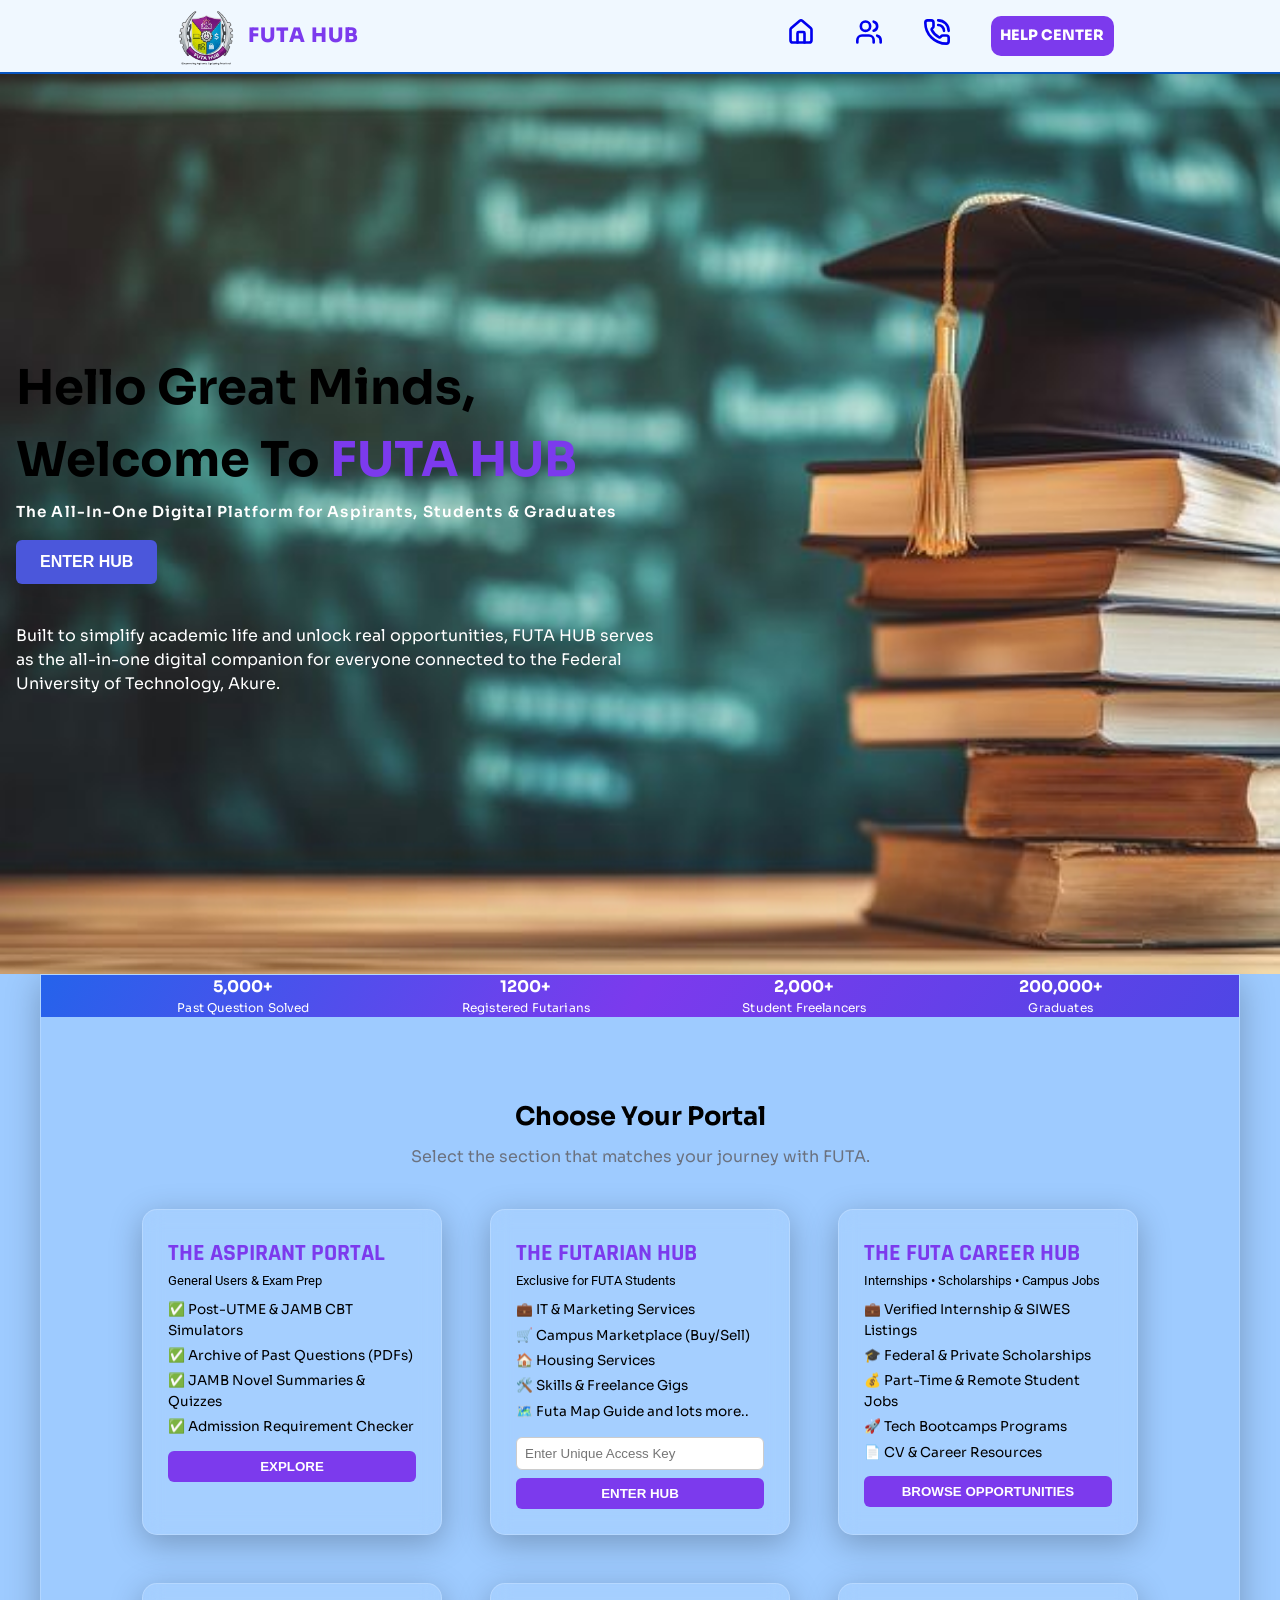
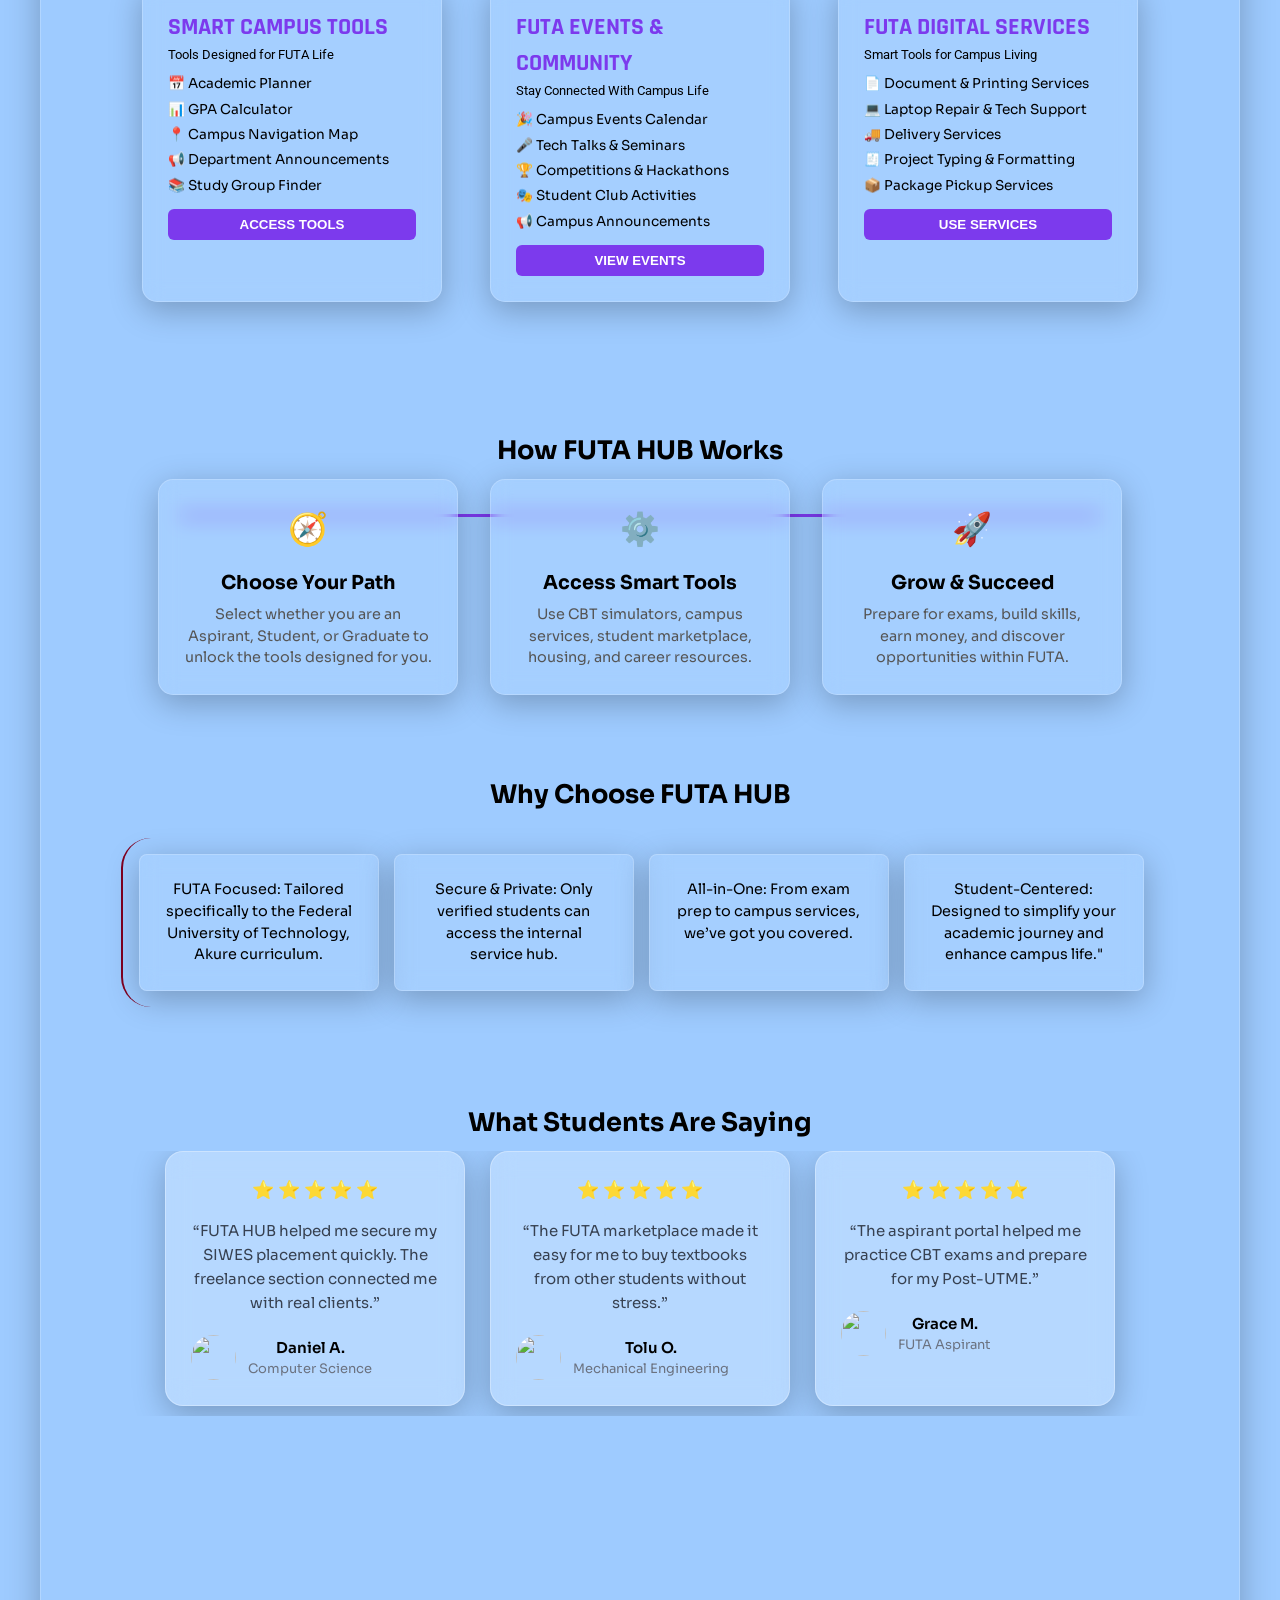
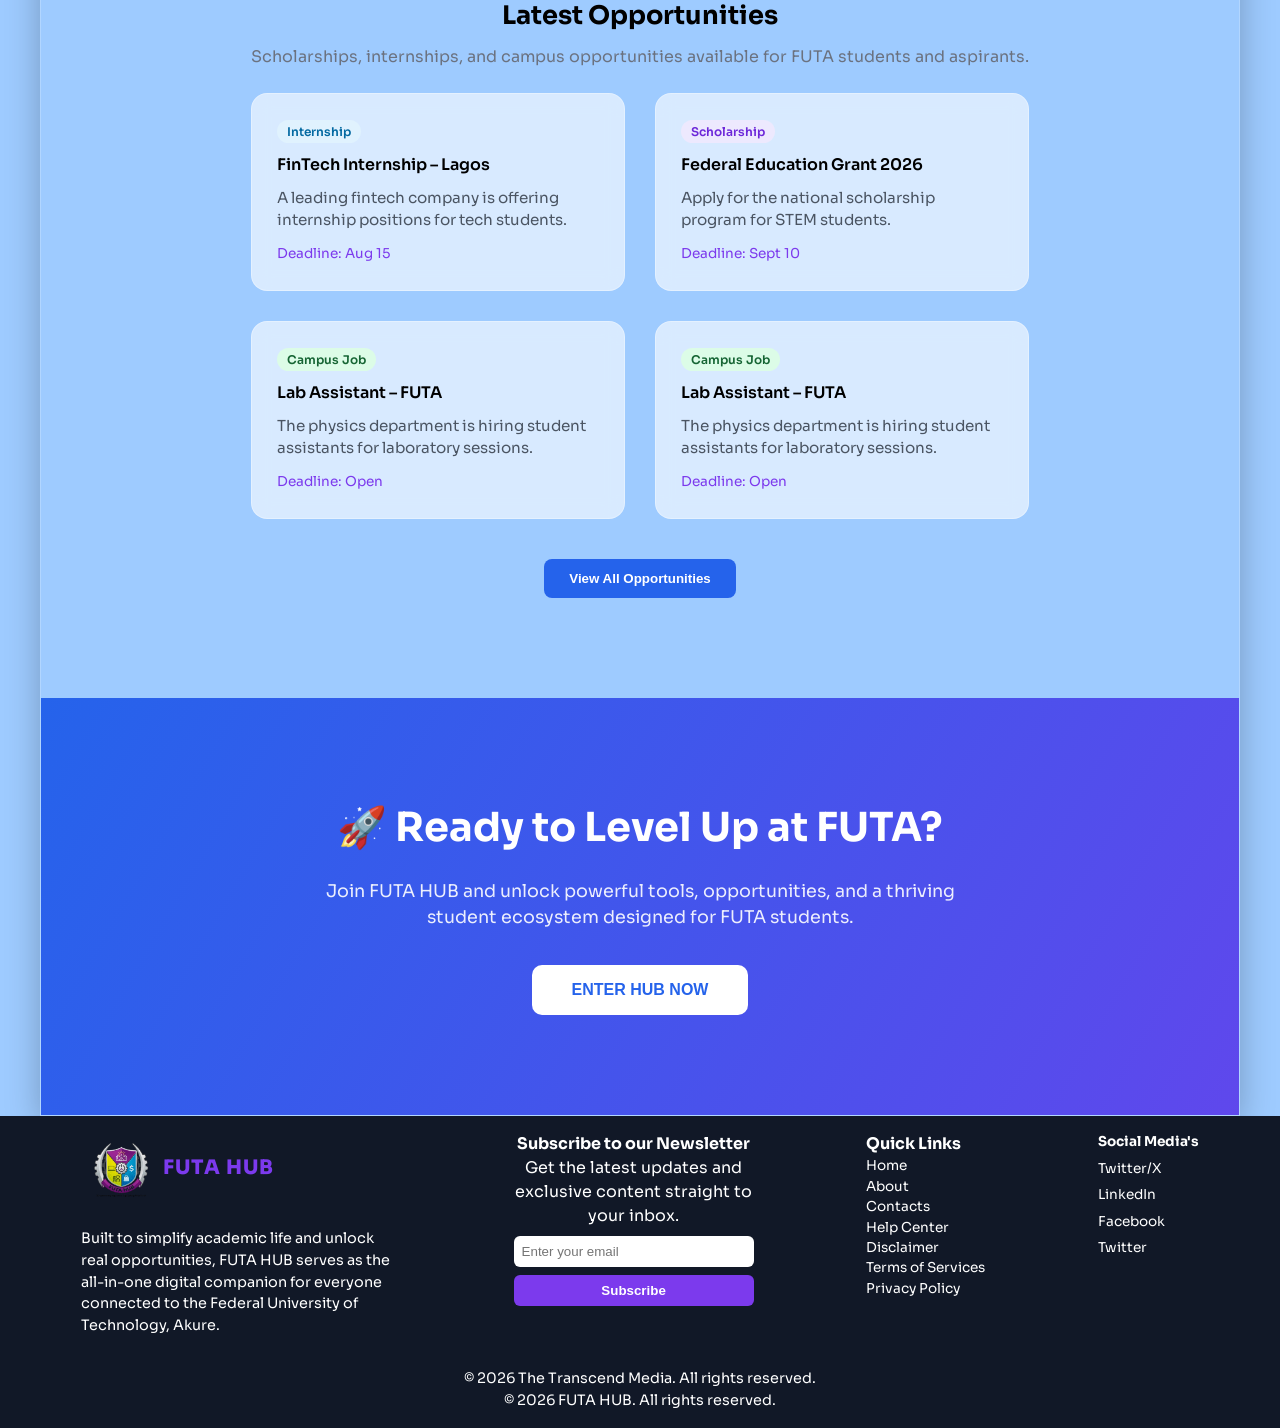
==== commit 3672a701: "No message" ====
--- a/index.html
+++ b/index.html
@@ -5,7 +5,6 @@
     <title>Welcome to FUTA HUB</title>
     <meta name="viewport" content="width=device-width, initial-scale=1.0">
     <link href="https://fonts.googleapis.com/css2?family=Orbitron:wght@400;700&family=Rajdhani:wght@400;600&family=Roboto&display=swap" rel="stylesheet">
-    <!-- Google Font -->
     <link href="https://fonts.googleapis.com/css2?family=Sora:wght@400;500;600;700;800&display=swap" rel="stylesheet">
     <link rel="icon" href="/IMAGES/futa hub logo.png">
     <link rel="stylesheet" href="styles.css">
@@ -22,31 +21,33 @@
                 <h1 class="name">FUTA HUB</h1>
             </div>
 
-            <nav class="nav-links">
+            <nav class="desktop-nav-links">
                 <a href="index.html" class="nav-icon"><svg xmlns="http://www.w3.org/2000/svg" width="28" height="28" viewBox="0 0 24 24" fill="none" stroke="currentColor" stroke-width="2.25" stroke-linecap="round" stroke-linejoin="round" class="lucide lucide-house-icon lucide-house"><path d="M15 21v-8a1 1 0 0 0-1-1h-4a1 1 0 0 0-1 1v8"/><path d="M3 10a2 2 0 0 1 .709-1.528l7-6a2 2 0 0 1 2.582 0l7 6A2 2 0 0 1 21 10v9a2 2 0 0 1-2 2H5a2 2 0 0 1-2-2z"/></svg></a>
                 <a href="About FUTA HUB.html" class="nav-icon"><svg xmlns="http://www.w3.org/2000/svg" width="28" height="28" viewBox="0 0 24 24" fill="none" stroke="currentColor" stroke-width="2.25" stroke-linecap="round" stroke-linejoin="round" class="lucide lucide-users-icon lucide-users"><path d="M16 21v-2a4 4 0 0 0-4-4H6a4 4 0 0 0-4 4v2"/><path d="M16 3.128a4 4 0 0 1 0 7.744"/><path d="M22 21v-2a4 4 0 0 0-3-3.87"/><circle cx="9" cy="7" r="4"/></svg></a>
                 <a href="FUTA HUB contacts.html" class="nav-icon"><svg xmlns="http://www.w3.org/2000/svg" width="28" height="28" viewBox="0 0 24 24" fill="none" stroke="currentColor" stroke-width="2.25" stroke-linecap="round" stroke-linejoin="round" class="lucide lucide-phone-call-icon lucide-phone-call"><path d="M13 2a9 9 0 0 1 9 9"/><path d="M13 6a5 5 0 0 1 5 5"/><path d="M13.832 16.568a1 1 0 0 0 1.213-.303l.355-.465A2 2 0 0 1 17 15h3a2 2 0 0 1 2 2v3a2 2 0 0 1-2 2A18 18 0 0 1 2 4a2 2 0 0 1 2-2h3a2 2 0 0 1 2 2v3a2 2 0 0 1-.8 1.6l-.468.351a1 1 0 0 0-.292 1.233 14 14 0 0 0 6.392 6.384"/></svg></a>
                 <a href="FUTA HUB help center.html" class="nav">HELP CENTER</a>
-                <a href="Futarian Landing page.html" class="nav hub-cta">ENTER HUB</a>
             </nav>
 
 
-
-            <!--MOBILE MENU-->
-            <div class="menu-alone">
-                <svg xmlns="http://www.w3.org/2000/svg" width="24" height="24" viewBox="0 0 24 24" fill="none" stroke="currentColor" stroke-width="2" stroke-linecap="round" stroke-linejoin="round" class="lucide lucide-menu-icon lucide-menu"><path d="M4 5h16"/><path d="M4 12h16"/><path d="M4 19h16"/></svg>
-            </div>
-
-
-        </header>
-
-            <div class="nav-mobile-hide">
-                <div class="header-mobile">
+            <!--MOBILE NAVIGATION-->   
+            <nav id="mobile-navbar">
+                <!-- Toggle Button -->
+                 
+                <div id="menu-toggle" aria-label="Open Menu"><svg xmlns="http://www.w3.org/2000/svg" width="24" height="24" viewBox="0 0 24 24" fill="none" stroke="currentColor" stroke-width="2" stroke-linecap="round" stroke-linejoin="round" class="lucide lucide-menu-icon lucide-menu"><path d="M4 5h16"/><path d="M4 12h16"/><path d="M4 19h16"/></svg></div>
+
+                <!-- Navigation Links -->
+                <div id="nav-links">
                     <a href="index.html" class="mobile-nav-icon"><svg xmlns="http://www.w3.org/2000/svg" width="24" height="24" viewBox="0 0 24 24" fill="none" stroke="currentColor" stroke-width="2.25" stroke-linecap="round" stroke-linejoin="round" class="lucide lucide-house-icon lucide-house"><path d="M15 21v-8a1 1 0 0 0-1-1h-4a1 1 0 0 0-1 1v8"/><path d="M3 10a2 2 0 0 1 .709-1.528l7-6a2 2 0 0 1 2.582 0l7 6A2 2 0 0 1 21 10v9a2 2 0 0 1-2 2H5a2 2 0 0 1-2-2z"/></svg>Home</a>
                     <a href="About FUTA HUB.html" class="mobile-nav-icon"><svg xmlns="http://www.w3.org/2000/svg" width="24" height="24" viewBox="0 0 24 24" fill="none" stroke="currentColor" stroke-width="2.25" stroke-linecap="round" stroke-linejoin="round" class="lucide lucide-users-icon lucide-users"><path d="M16 21v-2a4 4 0 0 0-4-4H6a4 4 0 0 0-4 4v2"/><path d="M16 3.128a4 4 0 0 1 0 7.744"/><path d="M22 21v-2a4 4 0 0 0-3-3.87"/><circle cx="9" cy="7" r="4"/></svg>About</a>
-                    <a href="FUTA HUB contacts.html" class="mobile-nav-icon"><svg xmlns="http://www.w3.org/2000/svg" width="28" height="28" viewBox="0 0 24 24" fill="none" stroke="currentColor" stroke-width="2.25" stroke-linecap="round" stroke-linejoin="round" class="lucide lucide-phone-call-icon lucide-phone-call"><path d="M13 2a9 9 0 0 1 9 9"/><path d="M13 6a5 5 0 0 1 5 5"/><path d="M13.832 16.568a1 1 0 0 0 1.213-.303l.355-.465A2 2 0 0 1 17 15h3a2 2 0 0 1 2 2v3a2 2 0 0 1-2 2A18 18 0 0 1 2 4a2 2 0 0 1 2-2h3a2 2 0 0 1 2 2v3a2 2 0 0 1-.8 1.6l-.468.351a1 1 0 0 0-.292 1.233 14 14 0 0 0 6.392 6.384"/></svg>Contacts Us</a>
-                </div>
-            </div>
+                    <a href="FUTA HUB contacts.html" class="mobile-nav-icon"><svg xmlns="http://www.w3.org/2000/svg" width="28" height="28" viewBox="0 0 24 24" fill="none" stroke="currentColor" stroke-width="2.25" stroke-linecap="round" stroke-linejoin="round" class="lucide lucide-phone-call-icon lucide-phone-call"><path d="M13 2a9 9 0 0 1 9 9"/><path d="M13 6a5 5 0 0 1 5 5"/><path d="M13.832 16.568a1 1 0 0 0 1.213-.303l.355-.465A2 2 0 0 1 17 15h3a2 2 0 0 1 2 2v3a2 2 0 0 1-2 2A18 18 0 0 1 2 4a2 2 0 0 1 2-2h3a2 2 0 0 1 2 2v3a2 2 0 0 1-.8 1.6l-.468.351a1 1 0 0 0-.292 1.233 14 14 0 0 0 6.392 6.384"/></svg>Contacts</a>
+                    <a href="FUTA HUB help center.html" class="mobile-nav-icon"><svg xmlns="http://www.w3.org/2000/svg" width="24" height="24" viewBox="0 0 24 24" fill="none" stroke="currentColor" stroke-width="2" stroke-linecap="round" stroke-linejoin="round" class="lucide lucide-hand-helping-icon lucide-hand-helping"><path d="M11 12h2a2 2 0 1 0 0-4h-3c-.6 0-1.1.2-1.4.6L3 14"/><path d="m7 18 1.6-1.4c.3-.4.8-.6 1.4-.6h4c1.1 0 2.1-.4 2.8-1.2l4.6-4.4a2 2 0 0 0-2.75-2.91l-4.2 3.9"/><path d="m2 13 6 6"/></svg> Help Center</a>
+                </div>
+            </nav>
+
+
+        </header>
+
+           
 
 
 
@@ -64,8 +65,7 @@
                 </p>
 
                 <div class="hero-btn-group">
-                    <button class="primary-btn">ENTER HUB</button>
-                    <button class="secondary-btn">EXPLORE AS ASPIRANT</button>
+                    <a href="Futarian Landing page.html"><button class="primary-btn">ENTER HUB</button></a>
                 </div>
 
                 <p class="hero-description">Built to simplify academic life and unlock real opportunities, 
@@ -78,6 +78,30 @@
 
     <div class="main-container">
 
+        <!-- Quick Stats Section -->
+        <div class="stats-container">
+
+            <div class="stat-card">
+                <h6 class="stat-value">5,000+</h6>
+                <p class="stat-text">Past Question Solved</p>
+            </div>
+
+            <div class="stat-card">
+                <h6 class="stat-value">1200+</h6>
+                <p class="stat-text">Registered Futarians</p>
+            </div >
+
+            <div class="stat-card">
+                <h6 class="stat-value">2,000+</h6>
+                <p class="stat-text">Student Freelancers</p>
+            </div>
+
+            <div class="stat-card">
+                <h6 class="stat-value">200,000+</h6>
+                <p class="stat-text">Graduates</p>
+            </div>
+
+        </div>
         
   
 
@@ -256,7 +280,7 @@
 
                 <div class="why-choose-us-card glass-card">
                     <p class="why-choose-us-text">
-                        tudent-Centered: Designed to simplify your academic 
+                        Student-Centered: Designed to simplify your academic 
                         journey and enhance campus life."
                     </p>
                 </div>
@@ -406,30 +430,7 @@
 </section>
 
 
-        <!-- Quick Stats Section -->
-        <div class="stats-container">
-
-            <div class="stat-card">
-                <h4 class="stat-value">5,000+</h4>
-                <p class="stat-text">Past Question Solved</p>
-            </div>
-
-            <div class="stat-card">
-                <h4 class="stat-value">1200+</h4>
-                <p class="stat-text">Registered Futarians</p>
-            </div >
-
-            <div class="stat-card">
-                <h4 class="stat-value">2,000+</h4>
-                <p class="stat-text">Student Freelancers</p>
-            </div>
-
-            <div class="stat-card">
-                <h4 class="stat-value">200,000+</h4>
-                <p class="stat-text">Graduates</p>
-            </div>
-
-        </div>
+        
 
         <section class="cta-banner animate-on-scroll">
 
@@ -525,37 +526,25 @@
             document.querySelectorAll(".animate-on-scroll")
             .forEach(el=>observer.observe(el));
 
-            const menuAlone = document.querySelector(".menu-alone");
-            const navMobileHide = document.querySelector(".nav-mobile-hide");
-            const body = document.querySelector(".body")
-
-            // Show the mobile nav and hide the menu icon
-            menuAlone.addEventListener("click", (event) => {
-                event.stopPropagation();
-                navMobileHide.style.display = "block";
-                menuAlone.style.display = "none";
+
+
+
+            const menuToggle = document.getElementById('menu-toggle');
+            const navLinks = document.getElementById('nav-links');
+
+            menuToggle.addEventListener('click', (e) => {
+            e.stopPropagation();
+            navLinks.classList.add('show');
+            menuToggle.style.display = 'none'; // Directly hide the icon
             });
 
-
-            if (window.innerWidth <= 672) {
-                document.body.addEventListener("click", () => {
-                    navMobileHide.style.display = "none";
-                    menuAlone.style.display = "block";
-                });
+            window.addEventListener('click', (e) => {
+            if (!navLinks.contains(e.target)) {
+                navLinks.classList.remove('show');
+                menuToggle.style.display = 'block'; // Bring the icon back
             }
-
-            // Prevent click inside nav from closing it
-            navMobileHide.addEventListener("click", (event) => {
-                event.stopPropagation();
             });
 
-            // Close nav when body is scrolled
-            body.addEventListener("scroll", () => {
-                if (navMobileHide.style.display === "block") {
-                    navMobileHide.style.display = "none";
-                    menuAlone.style.display = "block";
-                }
-            });
 
         
     </script>
--- a/styles.css
+++ b/styles.css
@@ -61,6 +61,7 @@
     display: flex;
     flex-direction: row;
     justify-content: space-around;
+    align-items: center;
     gap: 6rem;
     
     margin: 0;
@@ -90,7 +91,7 @@
 /* NAVIGATION */
 /* ============================= */
 
-.nav-links {
+.desktop-nav-links {
     flex-direction: row;
     align-items: center;
     justify-content: center;
@@ -102,7 +103,7 @@
     text-decoration: none;
     text-align: center;
     padding: 0.6rem;
-    border-radius: 50px;
+    border-radius: 10px;
     background-color: #7C3AED;
     color: white;
     font-weight: 800;
@@ -119,29 +120,28 @@
     background: #dfb601;
 }
 
-.mobile-menu-icon {
-    display: flex;
-    align-items: center;
-    cursor: pointer;
-    color: #7C3AED;
-}
-
-.mobile-menu {
-    background-color: rgba(255, 255, 255, 0.95);
-    display: flex;
-    flex-direction: column;
-    align-items: left;
-    justify-content: center;
-    gap: 1rem;
-    z-index: 10;
-}
-
-.mobile-nav-icon {
-    display: none;
-    flex-direction: row;
-    align-items: center;
-    gap: 0.5rem;
-}
+/* Initial state: Menu hidden, Icon visible */
+#nav-links {
+  display: none;
+}
+
+#menu-toggle {
+  display: block;
+}
+
+/* When the menu is active: Show menu, Hide icon */
+#nav-links.show {
+  display: flex;
+}
+
+/* Hide the toggle button ONLY when the menu has the .show class */
+#nav-links.show ~ #menu-toggle, 
+#mobile-navbar:has(#nav-links.show) #menu-toggle {
+  display: none;
+}
+
+
+
 
 /* ============================= */
 /* HERO SECTION */
@@ -221,7 +221,7 @@
 }
 
 .hero-subtext {
-    font-size: 0.9rem;
+    font-size: 0.95rem;
     color: white;
     font-weight: 600;
     letter-spacing: 0.07rem;
@@ -281,16 +281,64 @@
 }
 
 .hero-description {
-    font-size: 0.8rem;
+    font-size: 1rem;
     text-wrap: inherit;
     color: white;
     margin-top: 2.5rem;
     max-width: 40rem;
 }
 
+
+/* ============================= */
+/* STATS SECTION */
+/* ============================= */
+
+.stats-container {
+    width: 100%;
+    display: flex;
+    flex-direction: row;
+    flex-wrap: wrap;
+    justify-content: space-evenly;
+    background:linear-gradient(
+        120deg,
+        #2563EB,
+        #7C3AED,
+        #4F46E5
+    );
+    color: white;
+    /* grid-template-columns: 1fr 1fr; */
+    gap: 1rem;
+    /* padding: 1rem; */
+}
+
+.stat-card {
+    /* background-color: white; */
+    /* padding: 1rem; */
+    text-align: center;
+    /* border-radius: 8px;
+    transition: all 0.3s ease;
+    animation: heartbeat 1.5s infinite; */
+}
+
+.stat-value {
+    font-size: 1rem;
+    font-weight: 700;
+}
+
+.stat-text {
+    font-size: 0.75rem;
+    letter-spacing: 0.01rem;
+}
+
 /* ============================= */
 /* ASPIRANT & FUTARIAN SECTION */
 /* ============================= */
+
+.section-title{
+    font-size: clamp(1rem, 5vw, 1.6rem);
+    font-weight:700;
+    margin-bottom:10px;
+}
 
 .hub {
     margin-top: 5rem;
@@ -306,7 +354,7 @@
     flex-direction: row;
     justify-content: center;
     flex-wrap: wrap;
-    gap: 20px;
+    gap: 3rem;
     padding: 1rem;
 }
 
@@ -398,13 +446,6 @@
     padding:4rem 1.5rem;
     text-align:center;
     margin-top: 3rem;
-}
-
-.section-title{
-    font-size: 1.8rem;
-    font-weight:700;
-
-    color: black;
 }
 
 .steps-container{
@@ -483,25 +524,6 @@
 /* ============================= */
 
 
-.glass-card {
-    width: 300px;
-    padding: 25px;
-
-    background: rgba(255,255,255,0.08);
-
-    backdrop-filter: blur(10px);
-    -webkit-backdrop-filter: blur(10px);
-
-    border-radius: 15px;
-
-    border: 1px solid rgba(255,255,255,0.2);
-
-    box-shadow: 0 8px 32px rgba(0,0,0,0.25);
-
-    color: black;
-
-    transition: transform 0.3s ease;
-}
 
 .glass-card {
     width: 300px;
@@ -573,54 +595,27 @@
     font-weight: 600;
 }
 
-/* ============================= */
-/* STATS SECTION */
-/* ============================= */
-
-.stats-container {
-    display: grid;
-    grid-template-columns: 1fr 1fr;
-    gap: 2rem;
-    padding: 1rem;
-}
-
-.stat-card {
-    background-color: white;
-    padding: 1rem;
-    text-align: center;
-    border-radius: 8px;
-    transition: all 0.3s ease;
-    animation: heartbeat 1.5s infinite; /* Heartbeat animation */
-}
-
-@keyframes heartbeat {
+/* @keyframes heartbeat {
             0% { transform: scale(1); }
             50% { transform: scale(1.08); }
             100% { transform: scale(1); }
-}
-
-.stat-value {
-    font-size: 1.2rem;
-    font-weight: 700;
-}
-
-.stat-text {
-    font-size: 0.85rem;
-}
-
-.stat-card:hover {
+} */
+
+
+
+/* .stat-card:hover {
     transition: transform 2s ease-in-out;
     animation: bounce 1s ease-in-out;
     cursor: pointer;
-}
-
-@keyframes bounce {
+} */
+
+/* @keyframes bounce {
   0%   { transform: translateY(0) scale(1); }
   30%  { transform: translateY(-10px) scale(1.2); }
   50%  { transform: translateY(0) scale(1); }
   70%  { transform: translateY(-5px) scale(1.1); }
   100% { transform: translateY(0) scale(1); }
-}
+} */
 
 /* ============================= */
 /* WHY CHOOSE US */
@@ -764,11 +759,7 @@
     text-align:center;
 }
 
-.section-title{
-    font-size: clamp(1rem, 5vw, 2rem);
-    font-weight:700;
-    margin-bottom:10px;
-}
+
 
 .section-subtitle{
     color:#6b7280;
@@ -1007,16 +998,15 @@
     text-decoration: none;
 }
 
-.transcend-copyright {
-    margin-top: 2rem;
-    text-align: center;
-    font-size: 0.9rem;
-    color: white;
-}
-
 .copyright {
     
     text-align: center;
     font-size: 0.9rem;
 }
 
+.transcend-copyright {
+    text-align: center;
+    font-size: 0.9rem;
+    color: white;
+    margin-top: 2rem;
+}
--- a/styles-query.css
+++ b/styles-query.css
@@ -1,8 +1,80 @@
-@media screen and (max-width: 900px) {
-    
+@media screen and (max-width:900px){
+
+  #nav-links{
+
+    position: fixed;
+    top: 5px;
+    right: -265px;
+
+    width: auto;
+    padding: 10px;
+
+    display: flex;
+    flex-direction: column;
+    gap: 14px;
+
+    /* Glass effect */
+    background: rgba(255,255,255,0.15);
+    backdrop-filter: blur(15px);
+    -webkit-backdrop-filter: blur(15px);
+
+    border: 1px solid rgba(255,255,255,0.25);
+    border-radius: 18px;
+
+    box-shadow:
+      0 10px 30px rgba(0,0,0,0.15),
+      0 0 25px rgba(124,58,237,0.15);
+
+    transition: right 0.35s cubic-bezier(.22,1,.36,1);
+
+    z-index: 1000;
+  }
+
+  #nav-links.show{
+    right: 15px;
+  }
+
+  .mobile-nav-icon svg{
+  color:#7C3AED;
+  width:22px;
+  height:22px;
 }
 
-@media screen and (min-width: 750px) {
+    .mobile-nav-icon {
+    display: flex;
+    align-items: center;
+    gap: 15px; /* Space between icon and text */
+    padding: 6px 10px;
+    text-decoration: none;
+    color: #333;
+    font-family: sans-serif;
+    font-weight: 500;
+    font-size: 1rem;
+    background: white;
+    border-radius: 8px;
+    box-shadow: 0 2px 4px rgba(0,0,0,0.05);
+    transition: background 0.2s ease;
+    }
+
+    /* Visual feedback when tapped */
+    .mobile-nav-icon:active {
+    background-color: #e0e0e0;
+    transform: scale(0.98);
+    }
+
+    /* Ensure icons align perfectly */
+    .mobile-nav-icon svg {
+    flex-shrink: 0;
+    color: #6366f1; /* Modern indigo color for icons */
+    }
+
+}
+
+
+
+
+
+@media screen and (min-width: 900px) {
     .aspirant-futarians-container {
         flex-direction: row;
     }
@@ -15,21 +87,18 @@
         flex-direction: row;
     }
 
-    .nav-links {
+    #mobile-navbar {
+        display: none;
+    }
+
+    .desktop-nav-links {
         display: flex;
     }
 
-    .mobile-menu-icon {
-        display: none;
-    }
+    
     
 }
 
 
-@media screen and (max-width: 749px) {
-    .mobile-menu {
-        display: none;
-    } 
-}
 
 
